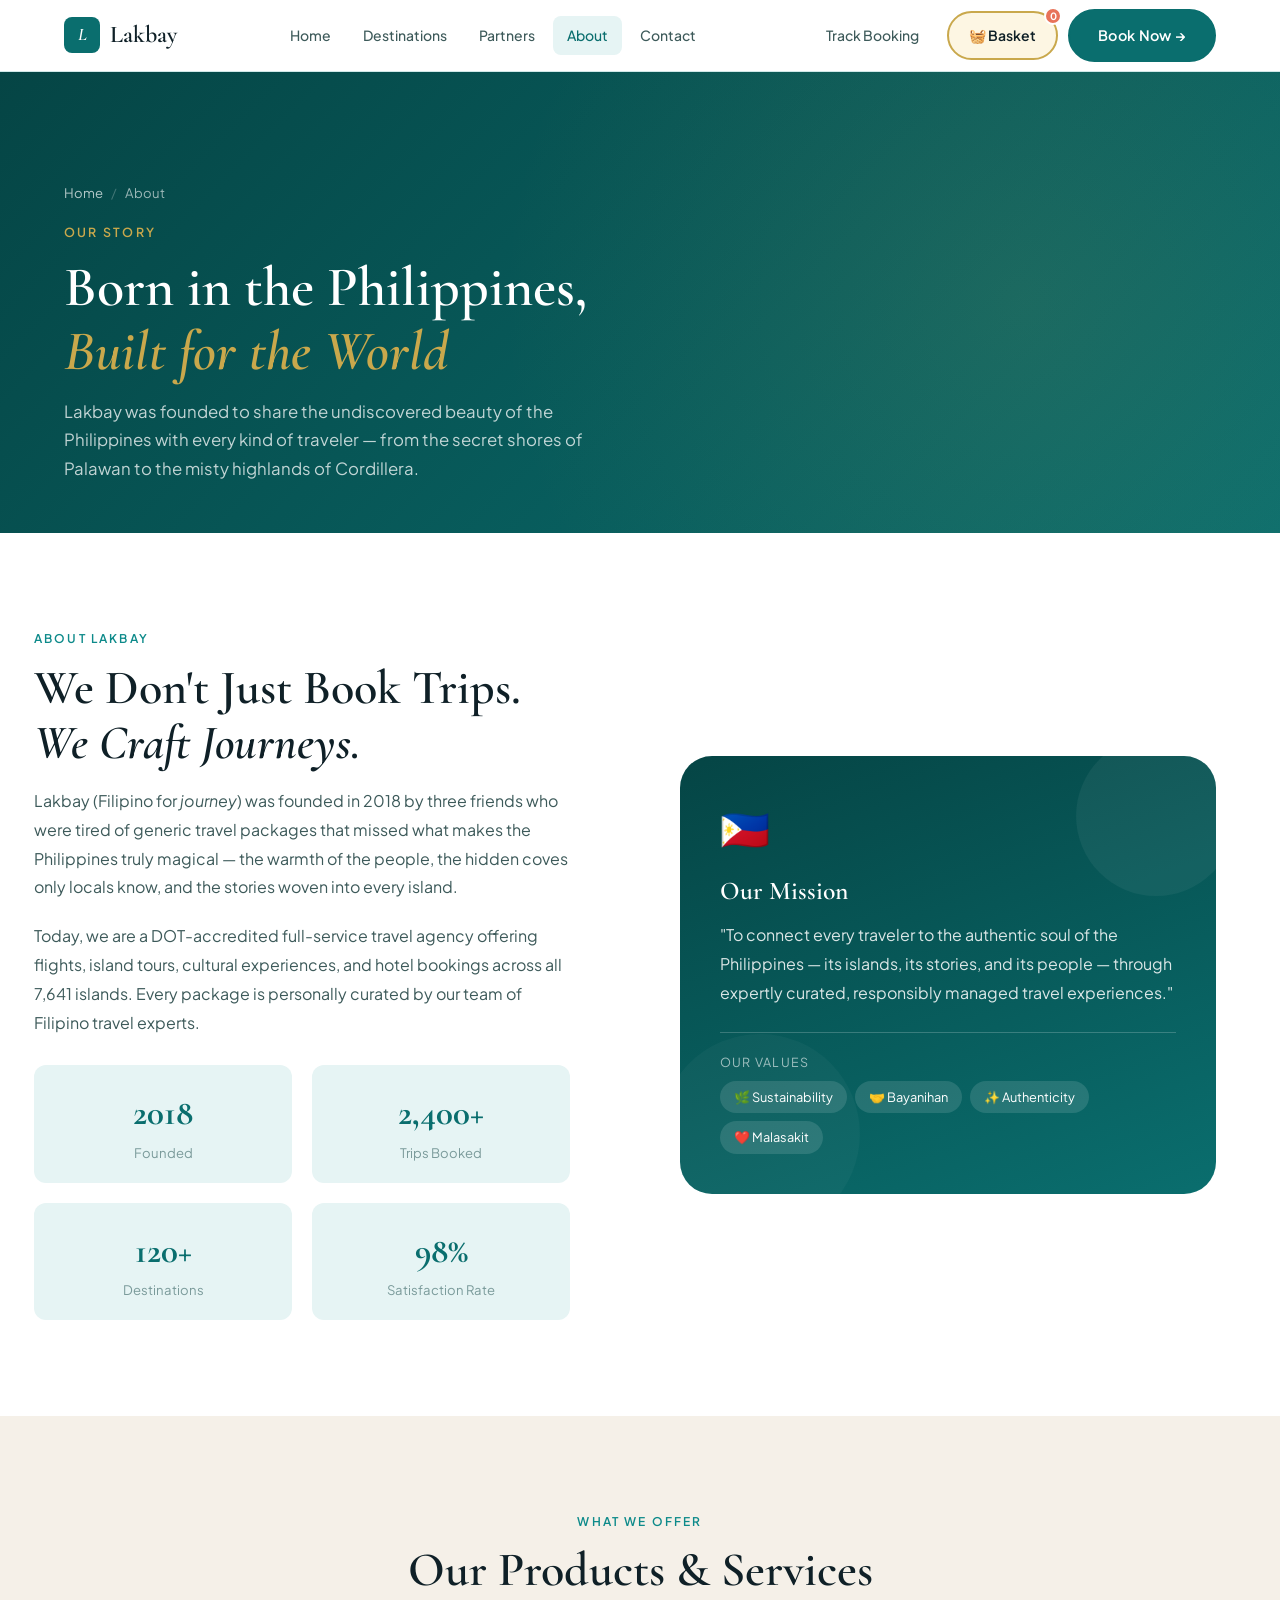
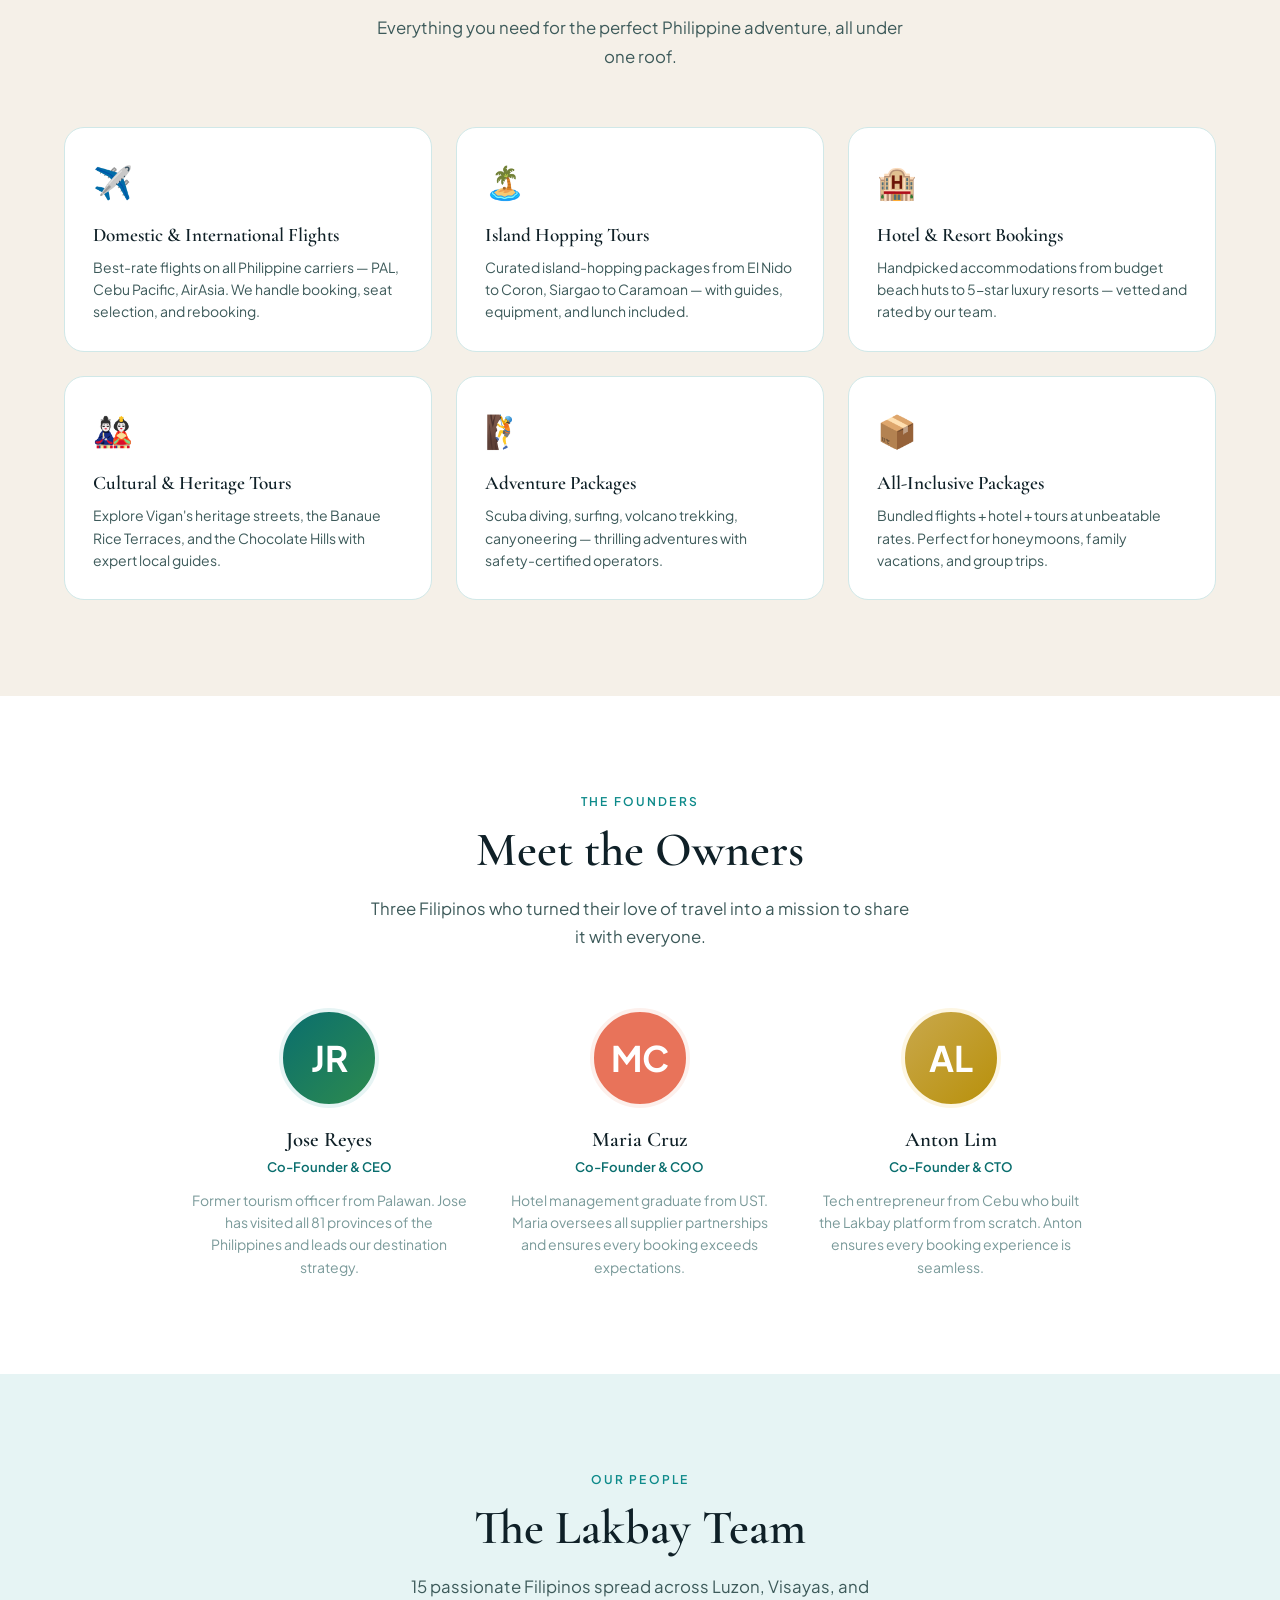
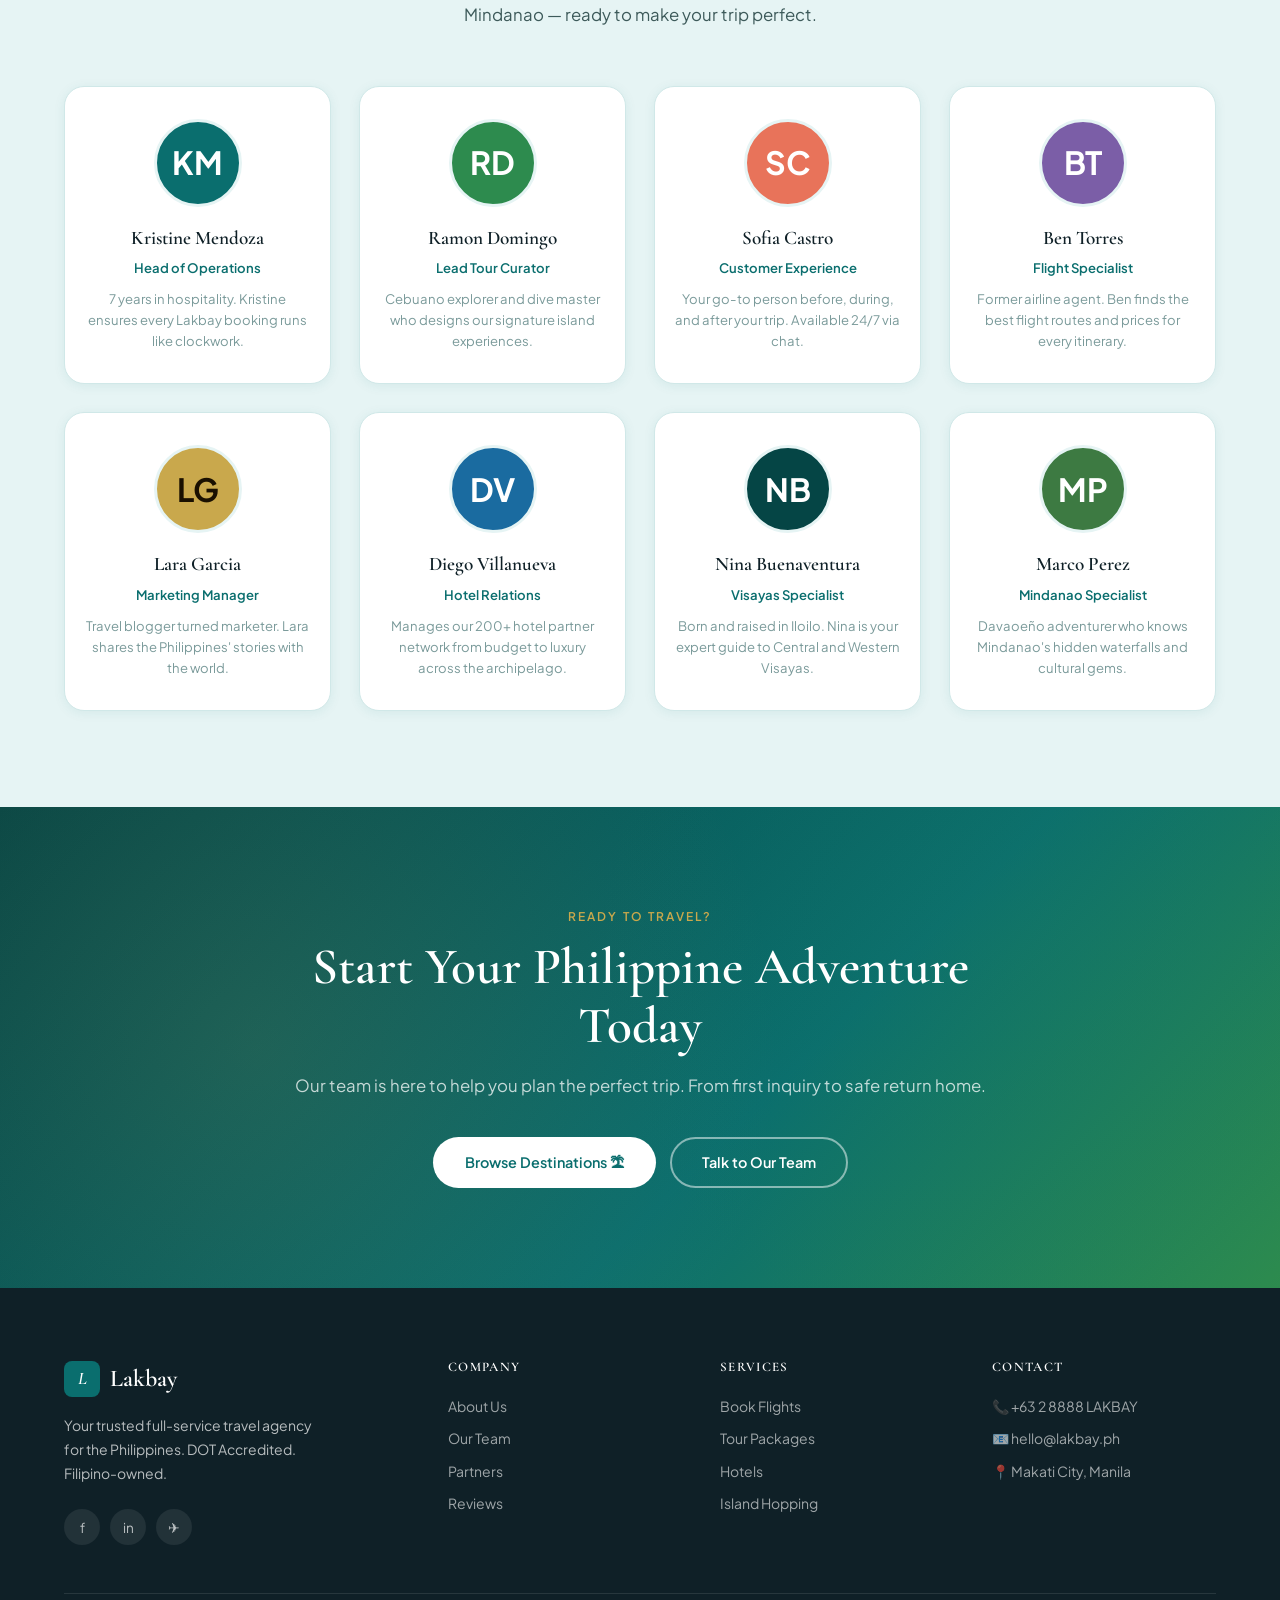
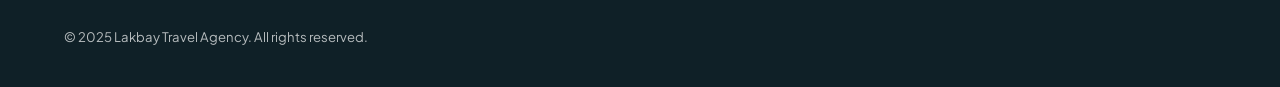
==== about.html @ 513257ff "Fix: move files to root" ====
<!DOCTYPE html>
<html lang="en">
<head>
  <meta charset="UTF-8" /><meta name="viewport" content="width=device-width, initial-scale=1.0" />
  <title>About Us — Lakbay</title>
  <link href="https://fonts.googleapis.com/css2?family=Cormorant+Garamond:ital,wght@0,400;0,600;1,400;1,600&family=Plus+Jakarta+Sans:wght@300;400;500;600&display=swap" rel="stylesheet" />
  <link href="https://unpkg.com/aos@2.3.1/dist/aos.css" rel="stylesheet" />
  <link rel="stylesheet" href="style.css" />
</head>
<body>
<nav class="nav" id="mainNav">
  <a href="index.html" class="nav-logo"><div class="logo-mark">L</div> Lakbay</a>
  <div class="nav-links">
    <a href="index.html" class="nav-link">Home</a>
    <a href="search.html" class="nav-link">Destinations</a>
    <a href="suppliers.html" class="nav-link">Partners</a>
    <a href="about.html" class="nav-link active">About</a>
    <a href="contact.html" class="nav-link">Contact</a>
  </div>
  <div class="nav-actions">
    <a href="tracker.html" class="btn-ghost">Track Booking</a>
    <a href="cart.html" class="cart-btn">🧺 Basket <span class="cart-count" id="cartCount">0</span></a>
    <a href="search.html" class="btn-primary">Book Now →</a>
  </div>
  <button class="nav-burger" onclick="toggleMenu()"><span></span><span></span><span></span></button>
</nav>
<div class="mobile-menu" id="mobileMenu">
  <a href="index.html" class="nav-link">Home</a>
  <a href="search.html" class="nav-link">Destinations</a>
  <a href="about.html" class="nav-link active">About</a>
  <a href="contact.html" class="nav-link">Contact</a>
</div>

<div class="page-wrap">
  <!-- HERO -->
  <div class="page-hero">
    <div class="page-hero-inner" data-aos="fade-up">
      <nav class="breadcrumb"><a href="index.html">Home</a><span class="breadcrumb-sep">/</span><span>About</span></nav>
      <span class="page-hero-label">Our Story</span>
      <h1>Born in the Philippines,<br/><em style="font-style:italic;color:var(--gold);">Built for the World</em></h1>
      <p>Lakbay was founded to share the undiscovered beauty of the Philippines with every kind of traveler — from the secret shores of Palawan to the misty highlands of Cordillera.</p>
    </div>
  </div>

  <!-- ABOUT COMPANY -->
  <section class="section" style="background:white;">
    <div class="section-inner">
      <div style="display:grid;grid-template-columns:1fr 1fr;gap:80px;align-items:center;">
        <div data-aos="fade-right">
          <span class="section-label">About Lakbay</span>
          <h2 class="section-title">We Don't Just Book Trips.<br/><em>We Craft Journeys.</em></h2>
          <p style="color:var(--text-mid);line-height:1.8;margin-bottom:20px;">Lakbay (Filipino for <em>journey</em>) was founded in 2018 by three friends who were tired of generic travel packages that missed what makes the Philippines truly magical — the warmth of the people, the hidden coves only locals know, and the stories woven into every island.</p>
          <p style="color:var(--text-mid);line-height:1.8;margin-bottom:28px;">Today, we are a DOT-accredited full-service travel agency offering flights, island tours, cultural experiences, and hotel bookings across all 7,641 islands. Every package is personally curated by our team of Filipino travel experts.</p>
          <div style="display:grid;grid-template-columns:1fr 1fr;gap:20px;">
            <div style="background:var(--ocean-pale);border-radius:var(--radius);padding:20px;text-align:center;">
              <div style="font-family:var(--font-display);font-size:2.2rem;font-weight:700;color:var(--ocean);">2018</div>
              <div style="font-size:0.82rem;color:var(--text-muted);">Founded</div>
            </div>
            <div style="background:var(--ocean-pale);border-radius:var(--radius);padding:20px;text-align:center;">
              <div style="font-family:var(--font-display);font-size:2.2rem;font-weight:700;color:var(--ocean);">2,400+</div>
              <div style="font-size:0.82rem;color:var(--text-muted);">Trips Booked</div>
            </div>
            <div style="background:var(--ocean-pale);border-radius:var(--radius);padding:20px;text-align:center;">
              <div style="font-family:var(--font-display);font-size:2.2rem;font-weight:700;color:var(--ocean);">120+</div>
              <div style="font-size:0.82rem;color:var(--text-muted);">Destinations</div>
            </div>
            <div style="background:var(--ocean-pale);border-radius:var(--radius);padding:20px;text-align:center;">
              <div style="font-family:var(--font-display);font-size:2.2rem;font-weight:700;color:var(--ocean);">98%</div>
              <div style="font-size:0.82rem;color:var(--text-muted);">Satisfaction Rate</div>
            </div>
          </div>
        </div>
        <div>
          <div style="background:linear-gradient(160deg,var(--ocean-deep),var(--ocean));border-radius:var(--radius-xl);padding:40px;color:white;position:relative;overflow:hidden;">
            <div style="position:absolute;top:-20px;right:-20px;width:160px;height:160px;background:rgba(255,255,255,0.05);border-radius:50%;"></div>
            <div style="position:absolute;bottom:-40px;left:-20px;width:200px;height:200px;background:rgba(255,255,255,0.03);border-radius:50%;"></div>
            <div style="position:relative;z-index:1;">
              <div style="font-size:2.5rem;margin-bottom:16px;">🇵🇭</div>
              <h3 style="font-family:var(--font-display);font-size:1.6rem;font-weight:600;margin-bottom:16px;">Our Mission</h3>
              <p style="opacity:0.85;line-height:1.8;margin-bottom:24px;">"To connect every traveler to the authentic soul of the Philippines — its islands, its stories, and its people — through expertly curated, responsibly managed travel experiences."</p>
              <div style="border-top:1px solid rgba(255,255,255,0.2);padding-top:20px;">
                <div style="font-size:0.78rem;opacity:0.6;text-transform:uppercase;letter-spacing:0.1em;margin-bottom:8px;">Our Values</div>
                <div style="display:flex;flex-wrap:wrap;gap:8px;">
                  <span style="background:rgba(255,255,255,0.12);padding:6px 14px;border-radius:50px;font-size:0.8rem;">🌿 Sustainability</span>
                  <span style="background:rgba(255,255,255,0.12);padding:6px 14px;border-radius:50px;font-size:0.8rem;">🤝 Bayanihan</span>
                  <span style="background:rgba(255,255,255,0.12);padding:6px 14px;border-radius:50px;font-size:0.8rem;">✨ Authenticity</span>
                  <span style="background:rgba(255,255,255,0.12);padding:6px 14px;border-radius:50px;font-size:0.8rem;">❤️ Malasakit</span>
                </div>
              </div>
            </div>
          </div>
        </div>
      </div>
    </div>
  </section>

  <!-- ABOUT PRODUCTS/SERVICES -->
  <section class="section" style="background:var(--sand);">
    <div class="section-inner">
      <div class="section-header center">
        <span class="section-label">What We Offer</span>
        <h2 class="section-title">Our Products & Services</h2>
        <p class="section-sub">Everything you need for the perfect Philippine adventure, all under one roof.</p>
      </div>
      <div style="display:grid;grid-template-columns:repeat(auto-fill,minmax(280px,1fr));gap:24px;">
        <div style="background:white;border-radius:var(--radius-lg);padding:28px;border:1px solid var(--border);">
          <div style="font-size:2rem;margin-bottom:16px;">✈️</div>
          <h3 style="font-family:var(--font-display);font-size:1.2rem;font-weight:600;margin-bottom:10px;">Domestic & International Flights</h3>
          <p style="font-size:0.875rem;color:var(--text-mid);line-height:1.6;">Best-rate flights on all Philippine carriers — PAL, Cebu Pacific, AirAsia. We handle booking, seat selection, and rebooking.</p>
        </div>
        <div style="background:white;border-radius:var(--radius-lg);padding:28px;border:1px solid var(--border);">
          <div style="font-size:2rem;margin-bottom:16px;">🏝️</div>
          <h3 style="font-family:var(--font-display);font-size:1.2rem;font-weight:600;margin-bottom:10px;">Island Hopping Tours</h3>
          <p style="font-size:0.875rem;color:var(--text-mid);line-height:1.6;">Curated island-hopping packages from El Nido to Coron, Siargao to Caramoan — with guides, equipment, and lunch included.</p>
        </div>
        <div style="background:white;border-radius:var(--radius-lg);padding:28px;border:1px solid var(--border);">
          <div style="font-size:2rem;margin-bottom:16px;">🏨</div>
          <h3 style="font-family:var(--font-display);font-size:1.2rem;font-weight:600;margin-bottom:10px;">Hotel & Resort Bookings</h3>
          <p style="font-size:0.875rem;color:var(--text-mid);line-height:1.6;">Handpicked accommodations from budget beach huts to 5-star luxury resorts — vetted and rated by our team.</p>
        </div>
        <div style="background:white;border-radius:var(--radius-lg);padding:28px;border:1px solid var(--border);">
          <div style="font-size:2rem;margin-bottom:16px;">🎎</div>
          <h3 style="font-family:var(--font-display);font-size:1.2rem;font-weight:600;margin-bottom:10px;">Cultural & Heritage Tours</h3>
          <p style="font-size:0.875rem;color:var(--text-mid);line-height:1.6;">Explore Vigan's heritage streets, the Banaue Rice Terraces, and the Chocolate Hills with expert local guides.</p>
        </div>
        <div style="background:white;border-radius:var(--radius-lg);padding:28px;border:1px solid var(--border);">
          <div style="font-size:2rem;margin-bottom:16px;">🧗</div>
          <h3 style="font-family:var(--font-display);font-size:1.2rem;font-weight:600;margin-bottom:10px;">Adventure Packages</h3>
          <p style="font-size:0.875rem;color:var(--text-mid);line-height:1.6;">Scuba diving, surfing, volcano trekking, canyoneering — thrilling adventures with safety-certified operators.</p>
        </div>
        <div style="background:white;border-radius:var(--radius-lg);padding:28px;border:1px solid var(--border);">
          <div style="font-size:2rem;margin-bottom:16px;">📦</div>
          <h3 style="font-family:var(--font-display);font-size:1.2rem;font-weight:600;margin-bottom:10px;">All-Inclusive Packages</h3>
          <p style="font-size:0.875rem;color:var(--text-mid);line-height:1.6;">Bundled flights + hotel + tours at unbeatable rates. Perfect for honeymoons, family vacations, and group trips.</p>
        </div>
      </div>
    </div>
  </section>

  <!-- OWNERS -->
  <section class="section" style="background:white;">
    <div class="section-inner">
      <div class="section-header center">
        <span class="section-label">The Founders</span>
        <h2 class="section-title">Meet the Owners</h2>
        <p class="section-sub">Three Filipinos who turned their love of travel into a mission to share it with everyone.</p>
      </div>
      <div style="display:grid;grid-template-columns:repeat(3,1fr);gap:32px;max-width:900px;margin:0 auto;">
        <div style="text-align:center;">
          <div style="width:100px;height:100px;border-radius:50%;background:linear-gradient(135deg,var(--ocean),var(--tropical));display:flex;align-items:center;justify-content:center;font-size:2.2rem;font-weight:700;color:white;margin:0 auto 20px;border:4px solid var(--ocean-pale);">JR</div>
          <h3 style="font-family:var(--font-display);font-size:1.3rem;font-weight:600;margin-bottom:4px;">Jose Reyes</h3>
          <div style="font-size:0.82rem;color:var(--ocean);font-weight:600;margin-bottom:12px;">Co-Founder & CEO</div>
          <p style="font-size:0.875rem;color:var(--text-muted);line-height:1.6;">Former tourism officer from Palawan. Jose has visited all 81 provinces of the Philippines and leads our destination strategy.</p>
        </div>
        <div style="text-align:center;">
          <div style="width:100px;height:100px;border-radius:50%;background:linear-gradient(135deg,var(--coral),#e8735a);display:flex;align-items:center;justify-content:center;font-size:2.2rem;font-weight:700;color:white;margin:0 auto 20px;border:4px solid var(--coral-light);">MC</div>
          <h3 style="font-family:var(--font-display);font-size:1.3rem;font-weight:600;margin-bottom:4px;">Maria Cruz</h3>
          <div style="font-size:0.82rem;color:var(--ocean);font-weight:600;margin-bottom:12px;">Co-Founder & COO</div>
          <p style="font-size:0.875rem;color:var(--text-muted);line-height:1.6;">Hotel management graduate from UST. Maria oversees all supplier partnerships and ensures every booking exceeds expectations.</p>
        </div>
        <div style="text-align:center;">
          <div style="width:100px;height:100px;border-radius:50%;background:linear-gradient(135deg,var(--gold),#b8900a);display:flex;align-items:center;justify-content:center;font-size:2.2rem;font-weight:700;color:white;margin:0 auto 20px;border:4px solid var(--gold-light);">AL</div>
          <h3 style="font-family:var(--font-display);font-size:1.3rem;font-weight:600;margin-bottom:4px;">Anton Lim</h3>
          <div style="font-size:0.82rem;color:var(--ocean);font-weight:600;margin-bottom:12px;">Co-Founder & CTO</div>
          <p style="font-size:0.875rem;color:var(--text-muted);line-height:1.6;">Tech entrepreneur from Cebu who built the Lakbay platform from scratch. Anton ensures every booking experience is seamless.</p>
        </div>
      </div>
    </div>
  </section>

  <!-- TEAM -->
  <section class="section" id="team" style="background:var(--ocean-pale);">
    <div class="section-inner">
      <div class="section-header center">
        <span class="section-label">Our People</span>
        <h2 class="section-title">The Lakbay Team</h2>
        <p class="section-sub">15 passionate Filipinos spread across Luzon, Visayas, and Mindanao — ready to make your trip perfect.</p>
      </div>
      <div class="team-grid">
        <div class="team-card">
          <div class="team-avatar" style="background:var(--ocean);">KM</div>
          <div class="team-name">Kristine Mendoza</div>
          <div class="team-role">Head of Operations</div>
          <div class="team-bio">7 years in hospitality. Kristine ensures every Lakbay booking runs like clockwork.</div>
        </div>
        <div class="team-card">
          <div class="team-avatar" style="background:var(--tropical);">RD</div>
          <div class="team-name">Ramon Domingo</div>
          <div class="team-role">Lead Tour Curator</div>
          <div class="team-bio">Cebuano explorer and dive master who designs our signature island experiences.</div>
        </div>
        <div class="team-card">
          <div class="team-avatar" style="background:var(--coral);">SC</div>
          <div class="team-name">Sofia Castro</div>
          <div class="team-role">Customer Experience</div>
          <div class="team-bio">Your go-to person before, during, and after your trip. Available 24/7 via chat.</div>
        </div>
        <div class="team-card">
          <div class="team-avatar" style="background:#7b5ea7;">BT</div>
          <div class="team-name">Ben Torres</div>
          <div class="team-role">Flight Specialist</div>
          <div class="team-bio">Former airline agent. Ben finds the best flight routes and prices for every itinerary.</div>
        </div>
        <div class="team-card">
          <div class="team-avatar" style="background:var(--gold);color:#1a1000;">LG</div>
          <div class="team-name">Lara Garcia</div>
          <div class="team-role">Marketing Manager</div>
          <div class="team-bio">Travel blogger turned marketer. Lara shares the Philippines' stories with the world.</div>
        </div>
        <div class="team-card">
          <div class="team-avatar" style="background:#1a6ba0;">DV</div>
          <div class="team-name">Diego Villanueva</div>
          <div class="team-role">Hotel Relations</div>
          <div class="team-bio">Manages our 200+ hotel partner network from budget to luxury across the archipelago.</div>
        </div>
        <div class="team-card">
          <div class="team-avatar" style="background:var(--ocean-deep);">NB</div>
          <div class="team-name">Nina Buenaventura</div>
          <div class="team-role">Visayas Specialist</div>
          <div class="team-bio">Born and raised in Iloilo. Nina is your expert guide to Central and Western Visayas.</div>
        </div>
        <div class="team-card">
          <div class="team-avatar" style="background:#3d7a42;">MP</div>
          <div class="team-name">Marco Perez</div>
          <div class="team-role">Mindanao Specialist</div>
          <div class="team-bio">Davaoeño adventurer who knows Mindanao's hidden waterfalls and cultural gems.</div>
        </div>
      </div>
    </div>
  </section>

  <!-- CTA -->
  <section class="cta-section">
    <div class="cta-inner">
      <span class="section-label" style="color:var(--gold);display:block;text-align:center;">Ready to Travel?</span>
      <h2>Start Your Philippine Adventure Today</h2>
      <p>Our team is here to help you plan the perfect trip. From first inquiry to safe return home.</p>
      <div class="cta-btns">
        <a href="search.html" class="btn-white">Browse Destinations 🏝</a>
        <a href="contact.html" class="btn-woutline">Talk to Our Team</a>
      </div>
    </div>
  </section>
</div>

<footer class="footer">
  <div class="footer-grid">
    <div class="footer-brand"><div class="footer-logo"><div class="logo-mark">L</div> Lakbay</div><div class="footer-tagline">Your trusted full-service travel agency for the Philippines. DOT Accredited. Filipino-owned.</div><div class="footer-socials"><a href="#" class="social-btn">f</a><a href="#" class="social-btn">in</a><a href="#" class="social-btn">✈</a></div></div>
    <div class="footer-col"><h4>Company</h4><div class="footer-links"><a href="about.html" class="footer-link">About Us</a><a href="about.html#team" class="footer-link">Our Team</a><a href="suppliers.html" class="footer-link">Partners</a><a href="reviews.html" class="footer-link">Reviews</a></div></div>
    <div class="footer-col"><h4>Services</h4><div class="footer-links"><a href="search.html" class="footer-link">Book Flights</a><a href="search.html" class="footer-link">Tour Packages</a><a href="search.html" class="footer-link">Hotels</a><a href="search.html" class="footer-link">Island Hopping</a></div></div>
    <div class="footer-col"><h4>Contact</h4><div class="footer-links"><div class="footer-link">📞 +63 2 8888 LAKBAY</div><div class="footer-link">📧 hello@lakbay.ph</div><div class="footer-link">📍 Makati City, Manila</div></div></div>
  </div>
  <div class="footer-bottom"><span>© 2025 Lakbay Travel Agency. All rights reserved.</span></div>
</footer>

<script>
function updateCartCount() { const c=JSON.parse(localStorage.getItem('lakbayCart')||'[]'); document.getElementById('cartCount').textContent=c.length; }
function toggleMenu() { document.getElementById('mobileMenu').classList.toggle('open'); }
window.addEventListener('scroll', () => document.getElementById('mainNav').classList.toggle('scrolled', window.scrollY > 40));
updateCartCount();
</script>

<!-- AOS Animation Library -->
<script src="https://unpkg.com/aos@2.3.1/dist/aos.js"></script>
<script>
// Initialize AOS animations
AOS.init({
  duration: 800,
  easing: 'ease-out-cubic',
  once: true,
  offset: 100,
  delay: 0
});
</script>
</body>
</html>
---- style.css ----
/* ===== LAKBAY TRAVEL — GLOBAL STYLES ===== */

@import url('https://fonts.googleapis.com/css2?family=Cormorant+Garamond:ital,wght@0,400;0,600;1,400;1,600&family=Plus+Jakarta+Sans:wght@300;400;500;600&display=swap');

:root {
  --ocean: #0a6e6e;
  --ocean-light: #0d8a8a;
  --ocean-pale: #e6f4f4;
  --ocean-deep: #054545;
  --tropical: #2d8b4e;
  --tropical-light: #e8f5ec;
  --sand: #f5f0e8;
  --sand-dark: #e8dfc8;
  --coral: #e8735a;
  --coral-light: #fdf0ec;
  --gold: #c9a84c;
  --gold-light: #fdf6e3;
  --text-dark: #0f2027;
  --text-mid: #3d5a5a;
  --text-muted: #7a9a9a;
  --white: #ffffff;
  --off-white: #fafcfc;
  --border: #d0e8e8;
  --shadow-sm: 0 2px 12px rgba(10,110,110,0.08);
  --shadow-md: 0 8px 32px rgba(10,110,110,0.12);
  --shadow-lg: 0 20px 60px rgba(10,110,110,0.16);
  --radius: 12px;
  --radius-lg: 20px;
  --radius-xl: 32px;
  --font-display: 'Cormorant Garamond', Georgia, serif;
  --font-body: 'Plus Jakarta Sans', sans-serif;
  --nav-h: 72px;
}

*, *::before, *::after { box-sizing: border-box; margin: 0; padding: 0; }

html { scroll-behavior: smooth; font-size: 16px; }

body {
  font-family: var(--font-body);
  color: var(--text-dark);
  background: var(--off-white);
  line-height: 1.6;
  overflow-x: hidden;
}

a { text-decoration: none; color: inherit; }
img { max-width: 100%; display: block; }
ul { list-style: none; }
button { cursor: pointer; font-family: var(--font-body); border: none; background: none; }
input, select, textarea { font-family: var(--font-body); }

/* ===== SCROLLBAR ===== */
::-webkit-scrollbar { width: 6px; }
::-webkit-scrollbar-track { background: var(--sand); }
::-webkit-scrollbar-thumb { background: var(--ocean); border-radius: 3px; }

/* ===== TYPOGRAPHY ===== */
h1, h2, h3, h4, h5 { font-family: var(--font-display); line-height: 1.15; }

.section-label {
  font-size: 12px;
  font-weight: 600;
  letter-spacing: 0.18em;
  text-transform: uppercase;
  color: var(--ocean-light);
  margin-bottom: 12px;
  display: block;
}

.section-title {
  font-family: var(--font-display);
  font-size: clamp(2rem, 4vw, 3rem);
  font-weight: 600;
  color: var(--text-dark);
  line-height: 1.15;
  margin-bottom: 16px;
}

.section-sub {
  font-size: 1.05rem;
  color: var(--text-mid);
  max-width: 540px;
  line-height: 1.7;
}

/* ===== BUTTONS ===== */
.btn-primary {
  display: inline-flex; align-items: center; gap: 8px;
  background: var(--ocean);
  color: var(--white);
  padding: 13px 28px;
  border-radius: 50px;
  font-size: 0.9rem;
  font-weight: 600;
  letter-spacing: 0.02em;
  transition: all 0.25s ease;
  border: 2px solid var(--ocean);
  white-space: nowrap;
}
.btn-primary:hover {
  background: var(--ocean-deep);
  border-color: var(--ocean-deep);
  transform: translateY(-1px);
  box-shadow: 0 6px 20px rgba(10,110,110,0.28);
}

.btn-outline {
  display: inline-flex; align-items: center; gap: 8px;
  background: transparent;
  color: var(--ocean);
  padding: 11px 26px;
  border-radius: 50px;
  font-size: 0.9rem;
  font-weight: 600;
  border: 2px solid var(--ocean);
  transition: all 0.25s ease;
  white-space: nowrap;
}
.btn-outline:hover {
  background: var(--ocean);
  color: var(--white);
  transform: translateY(-1px);
}

.btn-ghost {
  display: inline-flex; align-items: center; gap: 6px;
  background: transparent;
  color: var(--text-mid);
  padding: 10px 18px;
  border-radius: 8px;
  font-size: 0.875rem;
  font-weight: 500;
  transition: all 0.2s;
}
.btn-ghost:hover { background: var(--ocean-pale); color: var(--ocean); }

.btn-coral {
  display: inline-flex; align-items: center; gap: 8px;
  background: var(--coral);
  color: var(--white);
  padding: 13px 28px;
  border-radius: 50px;
  font-size: 0.9rem;
  font-weight: 600;
  border: 2px solid var(--coral);
  transition: all 0.25s ease;
}
.btn-coral:hover { background: #c9583e; border-color: #c9583e; transform: translateY(-1px); }

/* ===== NAV ===== */
.nav {
  position: fixed; top: 0; left: 0; right: 0; z-index: 100;
  height: var(--nav-h);
  display: flex; align-items: center; justify-content: space-between;
  padding: 0 5%;
  background: rgba(255,255,255,0.92);
  backdrop-filter: blur(16px);
  -webkit-backdrop-filter: blur(16px);
  border-bottom: 1px solid var(--border);
  transition: box-shadow 0.3s;
}
.nav.scrolled { box-shadow: var(--shadow-md); }

.nav-logo {
  display: flex; align-items: center; gap: 10px;
  font-family: var(--font-display);
  font-size: 1.5rem;
  font-weight: 600;
  color: var(--text-dark);
}
.logo-mark {
  width: 36px; height: 36px;
  background: var(--ocean);
  color: white;
  border-radius: 8px;
  display: flex; align-items: center; justify-content: center;
  font-size: 1.1rem;
  font-style: italic;
}

.nav-links {
  display: flex; align-items: center; gap: 4px;
}
.nav-link {
  padding: 8px 14px;
  border-radius: 8px;
  font-size: 0.875rem;
  font-weight: 500;
  color: var(--text-mid);
  transition: all 0.2s;
  position: relative;
}
.nav-link:hover, .nav-link.active { color: var(--ocean); background: var(--ocean-pale); }

.nav-actions { display: flex; align-items: center; gap: 10px; }

/* Cart badge */
.cart-btn {
  position: relative;
  display: flex; align-items: center; gap: 6px;
  padding: 11px 20px;
  background: var(--gold-light);
  border: 2px solid var(--gold);
  color: var(--text-dark);
  border-radius: 50px;
  font-size: 0.875rem;
  font-weight: 600;
  transition: all 0.2s;
}
.cart-btn:hover { background: var(--gold); color: white; }
.cart-count {
  position: absolute; top: -6px; right: -6px;
  background: var(--coral);
  color: white;
  font-size: 10px; font-weight: 700;
  width: 18px; height: 18px;
  border-radius: 50%;
  display: flex; align-items: center; justify-content: center;
  border: 2px solid white;
}

.nav-burger {
  display: none; flex-direction: column; gap: 5px;
  width: 36px; height: 36px;
  align-items: center; justify-content: center;
  border-radius: 8px;
  transition: background 0.2s;
}
.nav-burger:hover { background: var(--ocean-pale); }
.nav-burger span { display: block; width: 20px; height: 2px; background: var(--text-dark); border-radius: 2px; transition: all 0.3s; }

.mobile-menu {
  display: none;
  position: fixed; top: var(--nav-h); left: 0; right: 0; z-index: 99;
  background: white;
  border-bottom: 1px solid var(--border);
  padding: 16px 5%;
  flex-direction: column; gap: 8px;
  box-shadow: var(--shadow-md);
}
.mobile-menu.open { display: flex; }

/* ===== HERO ===== */
.hero {
  min-height: 100vh;
  padding-top: var(--nav-h);
  position: relative;
  display: flex; align-items: center;
  overflow: hidden;
}

.hero-bg {
  position: absolute; inset: 0;
  background: linear-gradient(135deg, #0a2a2a 0%, #0a6e6e 50%, #054545 100%);
}

.hero-waves {
  position: absolute; bottom: 0; left: 0; right: 0;
  height: 120px;
  background: var(--off-white);
  clip-path: ellipse(55% 100% at 50% 100%);
}

.hero-pattern {
  position: absolute; inset: 0;
  background-image:
    radial-gradient(circle at 20% 50%, rgba(45,139,78,0.15) 0%, transparent 50%),
    radial-gradient(circle at 80% 20%, rgba(201,168,76,0.1) 0%, transparent 40%);
}

.hero-content {
  position: relative; z-index: 2;
  padding: 80px 5% 160px;
  max-width: 1300px; margin: 0 auto;
  width: 100%;
  display: grid; grid-template-columns: 1fr 1fr; gap: 80px; align-items: center;
}

.hero-left {}

.hero-badge {
  display: inline-flex; align-items: center; gap: 8px;
  background: rgba(255,255,255,0.12);
  border: 1px solid rgba(255,255,255,0.25);
  color: rgba(255,255,255,0.9);
  padding: 6px 16px;
  border-radius: 50px;
  font-size: 0.8rem;
  font-weight: 500;
  letter-spacing: 0.05em;
  margin-bottom: 24px;
  backdrop-filter: blur(8px);
}
.hero-badge::before {
  content: '';
  width: 6px; height: 6px;
  background: var(--gold);
  border-radius: 50%;
  animation: pulse 2s infinite;
}
@keyframes pulse { 0%,100%{opacity:1;transform:scale(1)} 50%{opacity:0.5;transform:scale(1.3)} }

.hero-title {
  font-size: clamp(3rem, 6vw, 5rem);
  font-weight: 600;
  color: white;
  line-height: 1.08;
  margin-bottom: 24px;
}
.hero-title em { font-style: italic; color: var(--gold); }

.hero-sub {
  font-size: 1.05rem;
  color: rgba(255,255,255,0.75);
  margin-bottom: 40px;
  line-height: 1.7;
  max-width: 480px;
}

.hero-actions { display: flex; gap: 14px; flex-wrap: wrap; }

.hero-stats {
  display: flex; gap: 32px; margin-top: 56px;
}
.hero-stat {}
.hero-stat-num {
  font-family: var(--font-display);
  font-size: 2rem;
  font-weight: 600;
  color: white;
  line-height: 1;
}
.hero-stat-label {
  font-size: 0.8rem;
  color: rgba(255,255,255,0.6);
  margin-top: 4px;
}

/* Hero search card */
.hero-search-card {
  background: white;
  border-radius: var(--radius-xl);
  padding: 24px;
  box-shadow: var(--shadow-lg);
  margin-top: -40px;
}
.hero-search-card h3 {
  font-family: var(--font-display);
  font-size: 1.5rem;
  font-weight: 600;
  margin-bottom: 24px;
  color: var(--text-dark);
}

.search-tabs {
  display: flex; gap: 4px;
  background: var(--ocean-pale);
  border-radius: 10px;
  padding: 4px;
  margin-bottom: 24px;
}
.search-tab {
  flex: 1;
  padding: 8px 12px;
  border-radius: 8px;
  font-size: 0.82rem;
  font-weight: 500;
  color: var(--text-mid);
  text-align: center;
  cursor: pointer;
  transition: all 0.2s;
}
.search-tab.active {
  background: white;
  color: var(--ocean);
  box-shadow: var(--shadow-sm);
}
.search-tab:hover:not(.active) { color: var(--ocean); }

.search-form {}
.form-group { margin-bottom: 16px; }
.form-label {
  display: block;
  font-size: 0.75rem;
  font-weight: 600;
  letter-spacing: 0.08em;
  text-transform: uppercase;
  color: var(--text-muted);
  margin-bottom: 6px;
}
.form-input, .form-select {
  width: 100%;
  padding: 12px 16px;
  border: 1.5px solid var(--border);
  border-radius: var(--radius);
  font-size: 0.9rem;
  color: var(--text-dark);
  background: var(--off-white);
  transition: border-color 0.2s, box-shadow 0.2s;
  appearance: none;
}
.form-input:focus, .form-select:focus {
  outline: none;
  border-color: var(--ocean);
  box-shadow: 0 0 0 3px rgba(10,110,110,0.12);
  background: white;
}
.form-row { display: grid; grid-template-columns: 1fr 1fr; gap: 12px; }

/* ===== PAGE WRAPPER ===== */
.page-wrap { padding-top: var(--nav-h); }

/* ===== SECTION ===== */
.section { padding: 96px 5%; }
.section-inner { max-width: 1300px; margin: 0 auto; }

.section-header { margin-bottom: 56px; }
.section-header.center { text-align: center; }
.section-header.center .section-sub { margin: 0 auto; }

/* ===== DESTINATION CARDS ===== */
.dest-grid {
  display: grid;
  grid-template-columns: repeat(auto-fill, minmax(300px, 1fr));
  gap: 24px;
}

.dest-card {
  background: white;
  border-radius: var(--radius-lg);
  overflow: hidden;
  box-shadow: var(--shadow-sm);
  transition: all 0.3s ease;
  border: 1px solid var(--border);
}
.dest-card:hover {
  transform: translateY(-6px);
  box-shadow: var(--shadow-lg);
}

.dest-img {
  height: 200px;
  position: relative;
  overflow: hidden;
}
.dest-img-bg {
  width: 100%; height: 100%;
  transition: transform 0.4s ease;
}
.dest-card:hover .dest-img-bg { transform: scale(1.06); }

.dest-tag {
  position: absolute; top: 14px; left: 14px;
  background: white;
  color: var(--ocean);
  font-size: 0.75rem;
  font-weight: 600;
  padding: 4px 12px;
  border-radius: 50px;
  letter-spacing: 0.04em;
}
.dest-badge {
  position: absolute; top: 14px; right: 14px;
  background: var(--coral);
  color: white;
  font-size: 0.75rem;
  font-weight: 600;
  padding: 4px 12px;
  border-radius: 50px;
}

.dest-body { padding: 20px; }
.dest-name {
  font-family: var(--font-display);
  font-size: 1.3rem;
  font-weight: 600;
  margin-bottom: 6px;
}
.dest-loc {
  font-size: 0.82rem;
  color: var(--text-muted);
  display: flex; align-items: center; gap: 4px;
  margin-bottom: 12px;
}
.dest-desc { font-size: 0.875rem; color: var(--text-mid); line-height: 1.6; margin-bottom: 16px; }

.dest-footer {
  display: flex; align-items: center; justify-content: space-between;
  padding-top: 14px;
  border-top: 1px solid var(--border);
}
.dest-price {}
.dest-price-num {
  font-family: var(--font-display);
  font-size: 1.4rem;
  font-weight: 600;
  color: var(--ocean);
}
.dest-price-label { font-size: 0.75rem; color: var(--text-muted); }

.dest-rating { display: flex; align-items: center; gap: 4px; font-size: 0.82rem; color: var(--text-mid); }
.stars { color: var(--gold); }

/* ===== CATEGORY PILLS ===== */
.cat-pills {
  display: flex; gap: 10px; flex-wrap: wrap; margin-bottom: 40px;
}
.cat-pill {
  display: flex; align-items: center; gap: 8px;
  padding: 10px 20px;
  border-radius: 50px;
  font-size: 0.85rem;
  font-weight: 500;
  border: 1.5px solid var(--border);
  color: var(--text-mid);
  background: white;
  cursor: pointer;
  transition: all 0.2s;
}
.cat-pill:hover, .cat-pill.active {
  background: var(--ocean);
  color: white;
  border-color: var(--ocean);
}
.cat-pill .cat-icon { font-size: 1rem; }

/* ===== FEATURES ===== */
.features-grid {
  display: grid; grid-template-columns: repeat(3, 1fr); gap: 32px;
}
.feat-card {
  padding: 32px;
  border-radius: var(--radius-lg);
  background: white;
  border: 1px solid var(--border);
  transition: all 0.3s;
}
.feat-card:hover { transform: translateY(-4px); box-shadow: var(--shadow-md); }
.feat-icon {
  width: 52px; height: 52px;
  border-radius: 12px;
  background: var(--ocean-pale);
  display: flex; align-items: center; justify-content: center;
  font-size: 1.4rem;
  margin-bottom: 20px;
}
.feat-title {
  font-family: var(--font-display);
  font-size: 1.2rem;
  font-weight: 600;
  margin-bottom: 10px;
}
.feat-desc { font-size: 0.875rem; color: var(--text-mid); line-height: 1.6; }

/* ===== BOOKING CART ===== */
.cart-panel {
  background: white;
  border-radius: var(--radius-xl);
  box-shadow: var(--shadow-lg);
  overflow: hidden;
}
.cart-header {
  background: var(--ocean);
  color: white;
  padding: 24px 28px;
  display: flex; align-items: center; justify-content: space-between;
}
.cart-header h3 { font-family: var(--font-display); font-size: 1.4rem; font-weight: 600; }
.cart-body { padding: 24px 28px; }

.cart-item {
  display: flex; gap: 16px; align-items: flex-start;
  padding: 18px 0;
  border-bottom: 1px solid var(--border);
}
.cart-item:last-child { border-bottom: none; }
.cart-item-img {
  width: 64px; height: 64px;
  border-radius: var(--radius);
  overflow: hidden; flex-shrink: 0;
}
.cart-item-info { flex: 1; }
.cart-item-name { font-weight: 600; font-size: 0.95rem; margin-bottom: 4px; }
.cart-item-meta { font-size: 0.8rem; color: var(--text-muted); }
.cart-item-price { font-family: var(--font-display); font-size: 1.2rem; font-weight: 600; color: var(--ocean); }
.cart-remove {
  width: 28px; height: 28px;
  border-radius: 50%;
  background: var(--coral-light);
  color: var(--coral);
  display: flex; align-items: center; justify-content: center;
  font-size: 1rem; cursor: pointer;
  transition: all 0.2s; flex-shrink: 0;
}
.cart-remove:hover { background: var(--coral); color: white; }

.cart-total {
  padding: 20px 0 0;
  border-top: 2px solid var(--border);
  display: flex; justify-content: space-between; align-items: center;
}
.cart-total-label { font-weight: 600; font-size: 1rem; }
.cart-total-num {
  font-family: var(--font-display);
  font-size: 1.8rem;
  font-weight: 600;
  color: var(--ocean);
}

/* ===== BOOKING TRACKER ===== */
.tracker-card {
  background: white;
  border-radius: var(--radius-xl);
  padding: 40px;
  box-shadow: var(--shadow-md);
  border: 1px solid var(--border);
}

.progress-track {
  display: flex; align-items: center; gap: 0; margin: 40px 0;
  position: relative;
}
.progress-step {
  flex: 1; display: flex; flex-direction: column; align-items: center; gap: 10px;
  position: relative;
}
.progress-step::before {
  content: '';
  position: absolute; top: 18px; left: 50%; right: -50%;
  height: 3px;
  background: var(--border);
  z-index: 0;
}
.progress-step:last-child::before { display: none; }
.progress-step.done::before { background: var(--ocean); }
.progress-step.active::before { background: linear-gradient(to right, var(--ocean) 50%, var(--border) 50%); }

.step-dot {
  width: 36px; height: 36px;
  border-radius: 50%;
  border: 3px solid var(--border);
  background: white;
  display: flex; align-items: center; justify-content: center;
  font-size: 0.8rem; font-weight: 600;
  color: var(--text-muted);
  position: relative; z-index: 1;
  transition: all 0.3s;
}
.progress-step.done .step-dot {
  background: var(--ocean); border-color: var(--ocean); color: white;
}
.progress-step.active .step-dot {
  background: white; border-color: var(--ocean); color: var(--ocean);
  box-shadow: 0 0 0 4px rgba(10,110,110,0.15);
  animation: stepPulse 2s infinite;
}
@keyframes stepPulse { 0%,100%{box-shadow:0 0 0 4px rgba(10,110,110,0.15)} 50%{box-shadow:0 0 0 8px rgba(10,110,110,0.06)} }

.step-label { font-size: 0.78rem; font-weight: 500; color: var(--text-muted); text-align: center; }
.progress-step.done .step-label, .progress-step.active .step-label { color: var(--ocean); font-weight: 600; }

/* ===== REVIEWS ===== */
.reviews-grid {
  display: grid; grid-template-columns: repeat(auto-fill, minmax(320px, 1fr)); gap: 24px;
}
.review-card {
  background: white;
  border-radius: var(--radius-lg);
  padding: 28px;
  border: 1px solid var(--border);
  box-shadow: var(--shadow-sm);
  transition: all 0.3s;
}
.review-card:hover { transform: translateY(-4px); box-shadow: var(--shadow-md); }
.review-header { display: flex; align-items: center; gap: 14px; margin-bottom: 16px; }
.reviewer-avatar {
  width: 48px; height: 48px;
  border-radius: 50%;
  display: flex; align-items: center; justify-content: center;
  font-size: 1.1rem; font-weight: 600;
  color: white;
  flex-shrink: 0;
}
.reviewer-name { font-weight: 600; font-size: 0.95rem; margin-bottom: 2px; }
.reviewer-loc { font-size: 0.78rem; color: var(--text-muted); }
.review-stars { margin-bottom: 12px; font-size: 0.9rem; color: var(--gold); letter-spacing: 2px; }
.review-text { font-size: 0.875rem; color: var(--text-mid); line-height: 1.7; font-style: italic; }
.review-trip { font-size: 0.78rem; color: var(--ocean); font-weight: 500; margin-top: 14px; }

/* ===== TEAM ===== */
.team-grid {
  display: grid; grid-template-columns: repeat(auto-fill, minmax(220px, 1fr)); gap: 28px;
}
.team-card {
  text-align: center;
  background: white;
  border-radius: var(--radius-lg);
  padding: 32px 20px;
  border: 1px solid var(--border);
  box-shadow: var(--shadow-sm);
  transition: all 0.3s;
}
.team-card:hover { transform: translateY(-6px); box-shadow: var(--shadow-md); }
.team-avatar {
  width: 88px; height: 88px;
  border-radius: 50%;
  margin: 0 auto 16px;
  display: flex; align-items: center; justify-content: center;
  font-size: 2rem; font-weight: 700;
  color: white;
  border: 3px solid var(--ocean-pale);
}
.team-name { font-family: var(--font-display); font-size: 1.2rem; font-weight: 600; margin-bottom: 4px; }
.team-role { font-size: 0.82rem; color: var(--ocean); font-weight: 600; margin-bottom: 10px; }
.team-bio { font-size: 0.82rem; color: var(--text-muted); line-height: 1.6; }
.team-links { display: flex; justify-content: center; gap: 10px; margin-top: 14px; }
.team-link {
  width: 32px; height: 32px;
  border-radius: 50%;
  background: var(--ocean-pale);
  display: flex; align-items: center; justify-content: center;
  font-size: 0.8rem; color: var(--ocean);
  transition: all 0.2s;
}
.team-link:hover { background: var(--ocean); color: white; }

/* ===== SUPPLIERS ===== */
.suppliers-grid {
  display: grid; grid-template-columns: repeat(auto-fill, minmax(260px, 1fr)); gap: 20px;
}
.supplier-card {
  background: white;
  border-radius: var(--radius-lg);
  padding: 24px;
  border: 1px solid var(--border);
  display: flex; gap: 16px; align-items: flex-start;
  transition: all 0.3s;
}
.supplier-card:hover { box-shadow: var(--shadow-md); transform: translateY(-2px); }
.supplier-logo {
  width: 52px; height: 52px;
  border-radius: var(--radius);
  display: flex; align-items: center; justify-content: center;
  font-size: 1.4rem;
  flex-shrink: 0;
}
.supplier-info {}
.supplier-name { font-weight: 600; font-size: 0.95rem; margin-bottom: 4px; }
.supplier-type { font-size: 0.78rem; color: var(--ocean); font-weight: 500; margin-bottom: 6px; }
.supplier-desc { font-size: 0.82rem; color: var(--text-muted); line-height: 1.5; }
.supplier-status {
  display: inline-flex; align-items: center; gap: 4px;
  font-size: 0.75rem; font-weight: 600;
  padding: 3px 10px;
  border-radius: 50px;
  margin-top: 10px;
}
.status-active { background: var(--tropical-light); color: var(--tropical); }
.status-premium { background: var(--gold-light); color: #8a6a10; }

/* ===== CONTACT ===== */
.contact-grid {
  display: grid; grid-template-columns: 1fr 1.5fr; gap: 60px; align-items: start;
}
.contact-info-card {
  background: var(--ocean);
  border-radius: var(--radius-xl);
  padding: 40px;
  color: white;
}
.contact-info-card h3 {
  font-family: var(--font-display);
  font-size: 1.8rem;
  font-weight: 600;
  margin-bottom: 12px;
}
.contact-info-card p { opacity: 0.8; line-height: 1.7; margin-bottom: 32px; }
.contact-item {
  display: flex; gap: 14px; align-items: flex-start;
  margin-bottom: 20px;
}
.contact-icon {
  width: 40px; height: 40px;
  background: rgba(255,255,255,0.15);
  border-radius: 10px;
  display: flex; align-items: center; justify-content: center;
  font-size: 1rem; flex-shrink: 0;
}
.contact-item-label { font-size: 0.78rem; opacity: 0.65; margin-bottom: 2px; letter-spacing: 0.05em; text-transform: uppercase; }
.contact-item-val { font-weight: 500; }

.contact-form-card {
  background: white;
  border-radius: var(--radius-xl);
  padding: 40px;
  box-shadow: var(--shadow-md);
  border: 1px solid var(--border);
}

/* ===== CTA SECTION ===== */
.cta-section {
  background: linear-gradient(135deg, var(--ocean-deep) 0%, var(--ocean) 60%, var(--tropical) 100%);
  padding: 100px 5%;
  position: relative;
  overflow: hidden;
}
.cta-section::before {
  content: '';
  position: absolute; inset: 0;
  background-image: radial-gradient(circle at 20% 50%, rgba(201,168,76,0.12) 0%, transparent 50%),
                    radial-gradient(circle at 80% 30%, rgba(45,139,78,0.1) 0%, transparent 40%);
}
.cta-inner { position: relative; z-index: 1; text-align: center; max-width: 700px; margin: 0 auto; }
.cta-inner h2 {
  font-family: var(--font-display);
  font-size: clamp(2rem, 4vw, 3.2rem);
  font-weight: 600;
  color: white;
  margin-bottom: 16px;
}
.cta-inner p { color: rgba(255,255,255,0.75); font-size: 1.05rem; margin-bottom: 36px; line-height: 1.7; }
.cta-btns { display: flex; gap: 14px; justify-content: center; flex-wrap: wrap; }
.btn-white {
  display: inline-flex; align-items: center; gap: 8px;
  background: white; color: var(--ocean);
  padding: 14px 32px; border-radius: 50px;
  font-size: 0.9rem; font-weight: 600;
  transition: all 0.25s;
}
.btn-white:hover { background: var(--gold); color: white; transform: translateY(-2px); box-shadow: 0 8px 24px rgba(0,0,0,0.2); }
.btn-woutline {
  display: inline-flex; align-items: center; gap: 8px;
  background: transparent; color: white;
  padding: 12px 30px; border-radius: 50px;
  font-size: 0.9rem; font-weight: 600;
  border: 2px solid rgba(255,255,255,0.5);
  transition: all 0.25s;
}
.btn-woutline:hover { border-color: white; background: rgba(255,255,255,0.1); }

/* ===== HERO IMAGE PLACEHOLDERS (CSS art) ===== */
.img-palawan { background: linear-gradient(160deg, #1a9aaa 0%, #0a6e6e 40%, #0d4a0d 100%); }
.img-boracay { background: linear-gradient(160deg, #48b5e8 0%, #7ecbf5 40%, #e8c87a 100%); }
.img-siargao { background: linear-gradient(160deg, #1b7a4a 0%, #2d8b5e 40%, #48b580 100%); }
.img-banaue { background: linear-gradient(160deg, #3d6b28 0%, #5a8a38 40%, #7aa84e 100%); }
.img-chocolate { background: linear-gradient(160deg, #6b4a1a 0%, #8a6a3a 40%, #c8a876 100%); }
.img-vigan { background: linear-gradient(160deg, #4a3828 0%, #7a5c3e 40%, #b8956a 100%); }
.img-cebu { background: linear-gradient(160deg, #0a7080 0%, #0d8a9a 40%, #48b5c8 100%); }
.img-batanes { background: linear-gradient(160deg, #1a4a6e 0%, #2a6a9e 40%, #48a0c8 100%); }
.img-coron { background: linear-gradient(160deg, #0a5c6e 0%, #1a8a9a 40%, #38b8cc 100%); }

/* Photo scenery overlays for cards */
.dest-img-bg { position: relative; display: flex; align-items: flex-end; padding: 14px; }
.dest-img-bg::after {
  content: '';
  position: absolute; inset: 0;
  background: linear-gradient(to bottom, transparent 40%, rgba(0,0,0,0.4) 100%);
}

/* ===== INVENTORY / ADMIN ===== */
.table-wrap {
  background: white;
  border-radius: var(--radius-lg);
  border: 1px solid var(--border);
  overflow: hidden;
  box-shadow: var(--shadow-sm);
}
.data-table { width: 100%; border-collapse: collapse; }
.data-table th {
  background: var(--ocean-pale);
  color: var(--ocean-deep);
  font-size: 0.78rem;
  font-weight: 600;
  letter-spacing: 0.08em;
  text-transform: uppercase;
  padding: 14px 20px;
  text-align: left;
  border-bottom: 1px solid var(--border);
}
.data-table td {
  padding: 16px 20px;
  font-size: 0.875rem;
  border-bottom: 1px solid var(--border);
  color: var(--text-dark);
  vertical-align: middle;
}
.data-table tr:last-child td { border-bottom: none; }
.data-table tr:hover td { background: var(--ocean-pale); }

.badge {
  display: inline-flex; align-items: center; gap: 4px;
  padding: 4px 12px;
  border-radius: 50px;
  font-size: 0.75rem;
  font-weight: 600;
}
.badge-green { background: var(--tropical-light); color: var(--tropical); }
.badge-orange { background: #fff3e6; color: #c85a00; }
.badge-blue { background: var(--ocean-pale); color: var(--ocean); }
.badge-red { background: #fef0ee; color: #c04030; }
.badge-gold { background: var(--gold-light); color: #8a6a10; }

/* ===== FOOTER ===== */
.footer {
  background: var(--text-dark);
  color: rgba(255,255,255,0.7);
  padding: 72px 5% 40px;
}
.footer-grid {
  display: grid;
  grid-template-columns: 1.5fr 1fr 1fr 1fr;
  gap: 48px;
  max-width: 1300px; margin: 0 auto;
  padding-bottom: 48px;
  border-bottom: 1px solid rgba(255,255,255,0.1);
}
.footer-brand {}
.footer-logo {
  display: flex; align-items: center; gap: 10px;
  font-family: var(--font-display);
  font-size: 1.5rem;
  font-weight: 600;
  color: white;
  margin-bottom: 16px;
}
.footer-tagline { font-size: 0.875rem; line-height: 1.7; max-width: 260px; }
.footer-socials { display: flex; gap: 10px; margin-top: 24px; }
.social-btn {
  width: 36px; height: 36px;
  border-radius: 50%;
  background: rgba(255,255,255,0.08);
  display: flex; align-items: center; justify-content: center;
  font-size: 0.85rem; color: rgba(255,255,255,0.7);
  transition: all 0.2s;
}
.social-btn:hover { background: var(--ocean); color: white; }

.footer-col h4 {
  color: white;
  font-size: 0.82rem;
  font-weight: 600;
  letter-spacing: 0.1em;
  text-transform: uppercase;
  margin-bottom: 20px;
}
.footer-links { display: flex; flex-direction: column; gap: 10px; }
.footer-link {
  font-size: 0.875rem;
  color: rgba(255,255,255,0.6);
  transition: color 0.2s;
}
.footer-link:hover { color: var(--gold); }

.footer-bottom {
  max-width: 1300px; margin: 32px auto 0;
  display: flex; justify-content: space-between; align-items: center;
  font-size: 0.82rem;
}

/* ===== PAGE HERO ===== */
.page-hero {
  background: linear-gradient(135deg, var(--ocean-deep) 0%, var(--ocean) 100%);
  padding: 80px 5% 80px;
  position: relative;
  overflow: hidden;
}
.page-hero::before {
  content: '';
  position: absolute; inset: 0;
  background: radial-gradient(circle at 80% 50%, rgba(201,168,76,0.1) 0%, transparent 50%);
}
.page-hero-inner { position: relative; z-index: 1; max-width: 1300px; margin: 0 auto; }
.page-hero-label {
  font-size: 0.78rem; font-weight: 600;
  letter-spacing: 0.18em; text-transform: uppercase;
  color: var(--gold); margin-bottom: 12px; display: block;
}
.page-hero h1 {
  font-family: var(--font-display);
  font-size: clamp(2.2rem, 4.5vw, 3.5rem);
  color: white; font-weight: 600; margin-bottom: 14px;
}
.page-hero p { color: rgba(255,255,255,0.75); font-size: 1.05rem; max-width: 560px; line-height: 1.7; }

/* ===== BREADCRUMB ===== */
.breadcrumb {
  display: flex; align-items: center; gap: 8px;
  font-size: 0.82rem; color: rgba(255,255,255,0.6); margin-bottom: 20px;
}
.breadcrumb a { color: rgba(255,255,255,0.7); }
.breadcrumb a:hover { color: white; }
.breadcrumb-sep { opacity: 0.4; }

/* ===== SEARCH BAR ===== */
.search-bar-wrap {
  background: white;
  border-radius: 60px;
  display: flex; align-items: center;
  border: 1.5px solid var(--border);
  overflow: hidden;
  box-shadow: var(--shadow-sm);
  max-width: 640px;
}
.search-bar-input {
  flex: 1; border: none; outline: none;
  padding: 14px 20px;
  font-size: 0.9rem; color: var(--text-dark);
  background: transparent;
}
.search-bar-btn {
  background: var(--ocean); color: white;
  padding: 12px 24px;
  font-size: 0.875rem; font-weight: 600;
  border-radius: 0 60px 60px 0;
  transition: background 0.2s;
}
.search-bar-btn:hover { background: var(--ocean-deep); }

/* ===== ALERT ===== */
.alert {
  padding: 14px 18px;
  border-radius: var(--radius);
  font-size: 0.875rem;
  display: flex; align-items: flex-start; gap: 10px;
  margin-bottom: 16px;
}
.alert-success { background: var(--tropical-light); color: var(--tropical); border: 1px solid #b8dfc6; }
.alert-info { background: var(--ocean-pale); color: var(--ocean); border: 1px solid var(--border); }
.alert-warn { background: var(--gold-light); color: #8a6a10; border: 1px solid #f0dfa0; }

/* ===== TABS ===== */
.tabs {
  display: flex; gap: 0;
  border-bottom: 2px solid var(--border);
  margin-bottom: 32px;
}
.tab-btn {
  padding: 12px 24px;
  font-size: 0.9rem; font-weight: 500;
  color: var(--text-muted);
  border-bottom: 2px solid transparent;
  margin-bottom: -2px;
  transition: all 0.2s;
}
.tab-btn:hover { color: var(--ocean); }
.tab-btn.active { color: var(--ocean); border-bottom-color: var(--ocean); font-weight: 600; }

/* ===== ANIMATIONS ===== */
@keyframes fadeUp {
  from { opacity: 0; transform: translateY(24px); }
  to { opacity: 1; transform: translateY(0); }
}
.fade-up { animation: fadeUp 0.6s ease forwards; }
.delay-1 { animation-delay: 0.1s; }
.delay-2 { animation-delay: 0.2s; }
.delay-3 { animation-delay: 0.3s; }
.delay-4 { animation-delay: 0.4s; }

/* ===== RESPONSIVE ===== */
@media (max-width: 1024px) {
  .hero-content { grid-template-columns: 1fr; gap: 48px; padding: 60px 5% 120px; }
  .features-grid { grid-template-columns: repeat(2, 1fr); }
  .contact-grid { grid-template-columns: 1fr; }
  .footer-grid { grid-template-columns: 1fr 1fr; gap: 32px; }
}

@media (max-width: 768px) {
  .nav-links, .nav-actions { display: none; }
  .nav-burger { display: flex; }
  .hero-stats { gap: 20px; }
  .hero-title { font-size: 2.5rem; }
  .features-grid { grid-template-columns: 1fr; }
  .section { padding: 64px 5%; }
  .form-row { grid-template-columns: 1fr; }
  .footer-grid { grid-template-columns: 1fr; }
  .footer-bottom { flex-direction: column; gap: 12px; text-align: center; }
  .tabs { overflow-x: auto; }
}

@media (max-width: 480px) {
  .dest-grid { grid-template-columns: 1fr; }
  .hero-actions { flex-direction: column; }
  .cta-btns { flex-direction: column; align-items: center; }
}

/* ===== ELEGANT DATE PICKER STYLES ===== */
.date-input {
  position: relative;
  cursor: pointer;
  background: var(--white) url('data:image/svg+xml;charset=UTF-8,<svg xmlns="http://www.w3.org/2000/svg" viewBox="0 0 24 24" fill="none" stroke="%23007d7d" stroke-width="2" stroke-linecap="round" stroke-linejoin="round"><rect x="3" y="4" width="18" height="18" rx="2" ry="2"/><line x1="16" y1="2" x2="16" y2="6"/><line x1="8" y1="2" x2="8" y2="6"/><line x1="3" y1="10" x2="21" y2="10"/></svg>') no-repeat right 12px center;
  background-size: 16px;
  padding-right: 40px !important;
}

.date-input:focus {
  background-color: var(--ocean-pale);
  border-color: var(--ocean);
  box-shadow: 0 0 0 3px rgba(10,110,110,0.1);
}

/* Flatpickr Calendar Styling */
.flatpickr-calendar {
  border-radius: var(--radius) !important;
  border: 1px solid var(--border) !important;
  box-shadow: var(--shadow-lg) !important;
  background: var(--white) !important;
  font-family: var(--font-body) !important;
  font-size: 13px !important;
  width: 280px !important;
}

.flatpickr-calendar.arrowTop:before {
  border-bottom-color: var(--border) !important;
}

.flatpickr-calendar.arrowTop:after {
  border-bottom-color: var(--white) !important;
}

.flatpickr-months {
  background: var(--ocean-pale) !important;
  border-radius: var(--radius) var(--radius) 0 0 !important;
  padding: 8px 0 !important;
  height: 40px !important;
}

.flatpickr-month {
  color: var(--ocean-deep) !important;
  font-weight: 600 !important;
  font-size: 14px !important;
}

.flatpickr-current-month .flatpickr-monthDropdown-months,
.flatpickr-current-month input.cur-year {
  color: var(--ocean-deep) !important;
  font-weight: 600 !important;
  background: transparent !important;
  border: none !important;
  font-family: var(--font-body) !important;
  font-size: 13px !important;
}

.flatpickr-prev-month,
.flatpickr-next-month {
  color: var(--ocean) !important;
  fill: var(--ocean) !important;
  width: 24px !important;
  height: 24px !important;
}

.flatpickr-prev-month:hover,
.flatpickr-next-month:hover {
  color: var(--ocean-deep) !important;
  background: var(--ocean-pale) !important;
  border-radius: 50% !important;
}

.flatpickr-weekdays {
  background: var(--sand) !important;
  color: var(--text-mid) !important;
  font-weight: 600 !important;
  font-size: 11px !important;
  letter-spacing: 0.05em !important;
  height: 28px !important;
}

.flatpickr-weekday {
  color: var(--text-mid) !important;
  font-weight: 600 !important;
  line-height: 28px !important;
}

.flatpickr-days {
  padding: 4px !important;
  width: 280px !important;
}

.flatpickr-day {
  color: var(--text-dark) !important;
  border-radius: 6px !important;
  margin: 1px !important;
  font-weight: 500 !important;
  transition: all 0.2s ease !important;
  width: 32px !important;
  height: 32px !important;
  line-height: 32px !important;
  font-size: 12px !important;
}

.flatpickr-day:hover {
  background: var(--ocean-pale) !important;
  color: var(--ocean-deep) !important;
  transform: scale(1.05) !important;
}

.flatpickr-day.selected {
  background: var(--ocean) !important;
  color: var(--white) !important;
  border-color: var(--ocean) !important;
  box-shadow: 0 2px 8px rgba(10,110,110,0.25) !important;
}

.flatpickr-day.selected:hover {
  background: var(--ocean-deep) !important;
  transform: scale(1.05) !important;
}

.flatpickr-day.today {
  background: var(--gold-light) !important;
  color: var(--gold) !important;
  border-color: var(--gold) !important;
  font-weight: 600 !important;
}

.flatpickr-day.today:hover {
  background: var(--gold) !important;
  color: var(--white) !important;
}

.flatpickr-day.inRange {
  background: var(--ocean-pale) !important;
  color: var(--ocean-deep) !important;
  border-color: var(--ocean-pale) !important;
}

.flatpickr-day.prevMonthDay,
.flatpickr-day.nextMonthDay {
  color: var(--text-muted) !important;
}

.flatpickr-day.disabled {
  color: var(--text-muted) !important;
  opacity: 0.5 !important;
}

/* Mobile Responsiveness */
@media (max-width: 768px) {
  .flatpickr-calendar {
    font-size: 14px !important;
  }
  
  .flatpickr-day {
    height: 32px !important;
    line-height: 32px !important;
  }
}

/* ===== GLASS DROPDOWN DESIGN ===== */
.glass-dropdown {
  position: relative;
  width: 100%;
}

.glass-dropdown-selected {
  display: flex;
  align-items: center;
  justify-content: space-between;
  padding: 10px 12px;
  background: rgba(255, 255, 255, 0.25);
  backdrop-filter: blur(20px);
  -webkit-backdrop-filter: blur(20px);
  border: 1px solid rgba(255, 255, 255, 0.3);
  border-radius: 8px;
  cursor: pointer;
  transition: all 0.3s cubic-bezier(0.4, 0, 0.2, 1);
  font-size: 0.9rem;
  font-weight: 500;
  color: var(--text-dark);
  box-shadow: 
    0 2px 8px rgba(10, 110, 110, 0.06),
    inset 0 1px 0 rgba(255, 255, 255, 0.4);
  position: relative;
  overflow: hidden;
}

.glass-dropdown-selected::before {
  content: '';
  position: absolute;
  top: 0;
  left: 0;
  right: 0;
  bottom: 0;
  background: linear-gradient(135deg, rgba(255, 255, 255, 0.1), rgba(255, 255, 255, 0.05));
  pointer-events: none;
}

.glass-dropdown-selected:hover {
  background: rgba(255, 255, 255, 0.35);
  border-color: rgba(10, 110, 110, 0.4);
  box-shadow: 
    0 8px 32px rgba(10, 110, 110, 0.12),
    inset 0 1px 0 rgba(255, 255, 255, 0.5);
  transform: translateY(-1px);
}

.glass-dropdown.open .glass-dropdown-selected {
  background: rgba(255, 255, 255, 0.4);
  border-color: var(--ocean);
  box-shadow: 
    0 0 0 3px rgba(10, 110, 110, 0.1),
    0 8px 32px rgba(10, 110, 110, 0.15);
}

.dropdown-arrow {
  width: 16px;
  height: 16px;
  color: var(--ocean);
  transition: transform 0.3s ease;
  flex-shrink: 0;
}

.glass-dropdown.open .dropdown-arrow {
  transform: rotate(180deg);
}

.glass-dropdown-menu {
  position: absolute;
  top: calc(100% + 8px);
  left: 0;
  right: 0;
  background: rgba(255, 255, 255, 0.85);
  backdrop-filter: blur(24px);
  -webkit-backdrop-filter: blur(24px);
  border: 1px solid rgba(255, 255, 255, 0.3);
  border-radius: 12px;
  box-shadow: 
    0 20px 60px rgba(10, 110, 110, 0.15),
    0 8px 32px rgba(0, 0, 0, 0.05),
    inset 0 1px 0 rgba(255, 255, 255, 0.6);
  opacity: 0;
  visibility: hidden;
  transform: translateY(-8px) scale(0.95);
  transition: all 0.3s cubic-bezier(0.4, 0, 0.2, 1);
  z-index: 1000;
  overflow: hidden;
}

.glass-dropdown.open .glass-dropdown-menu {
  opacity: 1;
  visibility: visible;
  transform: translateY(0) scale(1);
}

.glass-dropdown-option {
  padding: 8px 12px;
  cursor: pointer;
  transition: all 0.25s ease;
  border-bottom: 1px solid rgba(10, 110, 110, 0.08);
  position: relative;
  overflow: hidden;
}

.glass-dropdown-option:last-child {
  border-bottom: none;
}

.glass-dropdown-option::before {
  content: '';
  position: absolute;
  top: 0;
  left: -100%;
  width: 100%;
  height: 100%;
  background: linear-gradient(90deg, transparent, rgba(10, 110, 110, 0.1), transparent);
  transition: left 0.5s ease;
}

.glass-dropdown-option:hover::before {
  left: 100%;
}

.glass-dropdown-option:hover {
  background: rgba(10, 110, 110, 0.08);
  transform: translateX(2px);
}

.option-main {
  display: block;
  font-weight: 600;
  color: var(--text-dark);
  font-size: 0.9rem;
}

.option-sub {
  display: block;
  font-size: 0.75rem;
  color: var(--text-mid);
  margin-top: 1px;
  font-weight: 400;
}

/* Glass dropdown focus and accessibility */
.glass-dropdown-selected:focus {
  outline: none;
  border-color: var(--ocean);
  box-shadow: 0 0 0 3px rgba(10, 110, 110, 0.1);
}

/* Mobile glass dropdown adjustments */
@media (max-width: 768px) {
  .glass-dropdown-selected {
    padding: 12px 14px;
  }
  
  .glass-dropdown-option {
    padding: 10px 14px;
  }
}

/* ===== SCROLL ANIMATIONS ENHANCEMENTS ===== */
/* Custom AOS animation overrides */
[data-aos] {
  transition-timing-function: cubic-bezier(0.25, 0.46, 0.45, 0.94) !important;
}

/* Smooth fade animations */
[data-aos="fade-up"] {
  transform: translate3d(0, 30px, 0) !important;
}

[data-aos="fade-right"] {
  transform: translate3d(-30px, 0, 0) !important;
}

[data-aos="fade-left"] {
  transform: translate3d(30px, 0, 0) !important;
}

/* Enhanced zoom animations */
[data-aos="zoom-in"] {
  transform: scale(0.9) !important;
  transition-duration: 0.6s !important;
}

/* Stagger animation delays */
.stagger-animation:nth-child(1) { animation-delay: 0.1s; }
.stagger-animation:nth-child(2) { animation-delay: 0.2s; }
.stagger-animation:nth-child(3) { animation-delay: 0.3s; }
.stagger-animation:nth-child(4) { animation-delay: 0.4s; }
.stagger-animation:nth-child(5) { animation-delay: 0.5s; }
.stagger-animation:nth-child(6) { animation-delay: 0.6s; }

/* Smooth page transitions */
html {
  scroll-behavior: smooth;
}

/* Enhanced hover states with animation */
.cat-card, .glass-dropdown, .btn-primary {
  transition: all 0.3s cubic-bezier(0.25, 0.46, 0.45, 0.94);
}

/* Parallax-like effect for hero sections */
@media (min-width: 768px) {
  .hero, .page-hero {
    background-attachment: scroll;
    transition: transform 0.1s ease-out;
  }
}
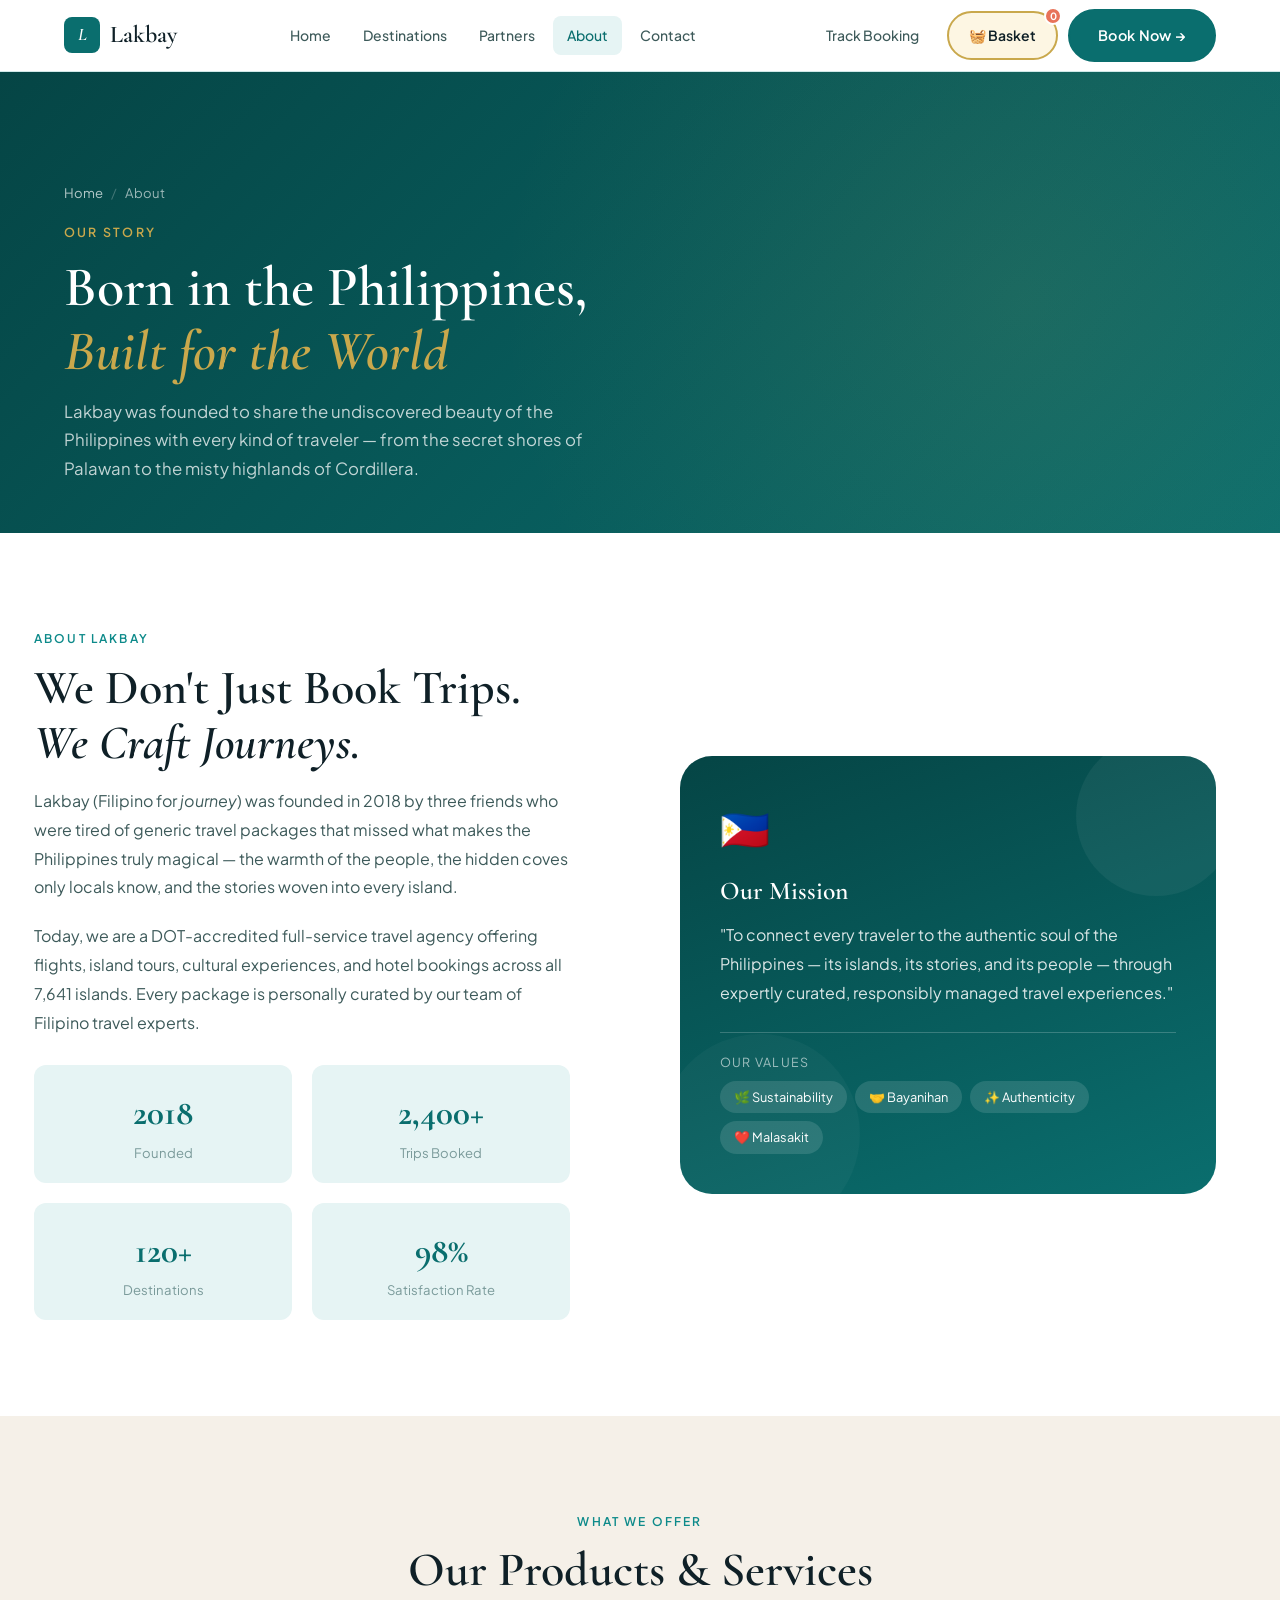
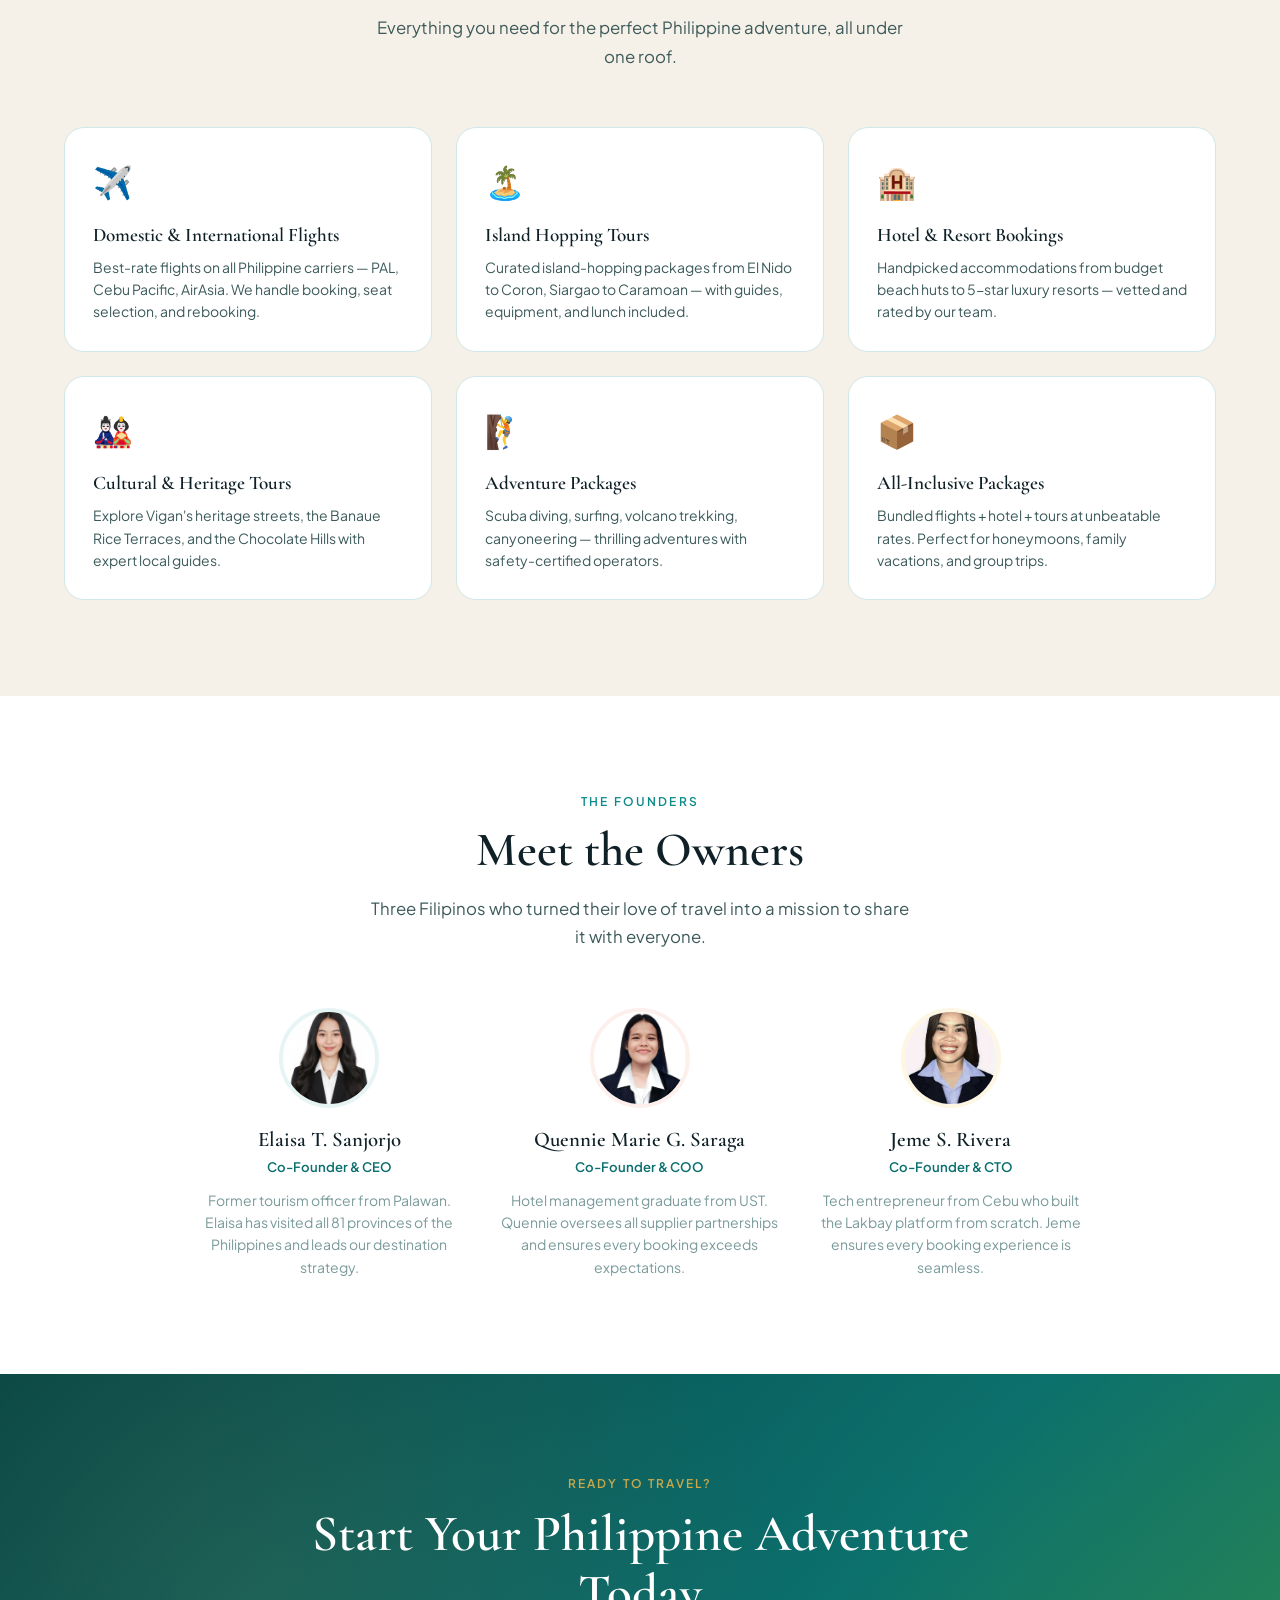
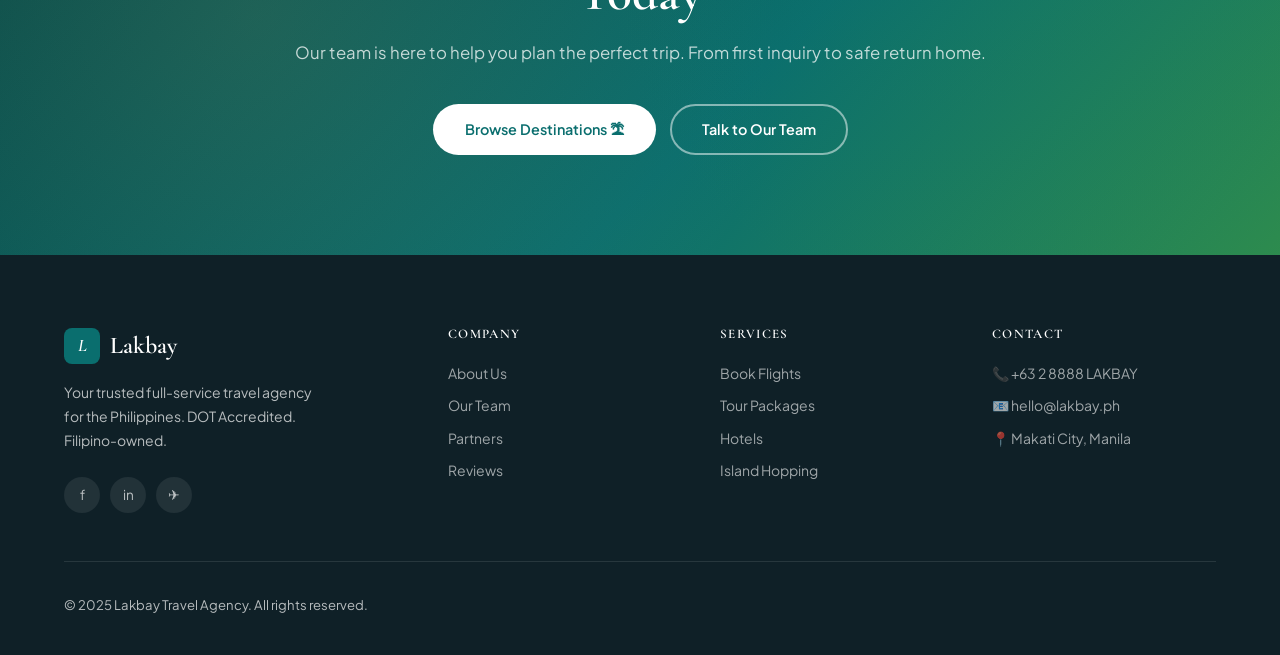
==== commit 4125118f: "Added images and updated pages" ====
--- a/about.html
+++ b/about.html
@@ -147,87 +147,27 @@
       </div>
       <div style="display:grid;grid-template-columns:repeat(3,1fr);gap:32px;max-width:900px;margin:0 auto;">
         <div style="text-align:center;">
-          <div style="width:100px;height:100px;border-radius:50%;background:linear-gradient(135deg,var(--ocean),var(--tropical));display:flex;align-items:center;justify-content:center;font-size:2.2rem;font-weight:700;color:white;margin:0 auto 20px;border:4px solid var(--ocean-pale);">JR</div>
-          <h3 style="font-family:var(--font-display);font-size:1.3rem;font-weight:600;margin-bottom:4px;">Jose Reyes</h3>
+          <img src="../public/3.jpg" alt="Jose Reyes" style="width:100px;height:100px;border-radius:50%;object-fit:cover;margin:0 auto 20px;border:4px solid var(--ocean-pale);">
+          <h3 style="font-family:var(--font-display);font-size:1.3rem;font-weight:600;margin-bottom:4px;">Elaisa T. Sanjorjo</h3>
           <div style="font-size:0.82rem;color:var(--ocean);font-weight:600;margin-bottom:12px;">Co-Founder & CEO</div>
-          <p style="font-size:0.875rem;color:var(--text-muted);line-height:1.6;">Former tourism officer from Palawan. Jose has visited all 81 provinces of the Philippines and leads our destination strategy.</p>
+          <p style="font-size:0.875rem;color:var(--text-muted);line-height:1.6;">Former tourism officer from Palawan. Elaisa has visited all 81 provinces of the Philippines and leads our destination strategy.</p>
         </div>
         <div style="text-align:center;">
-          <div style="width:100px;height:100px;border-radius:50%;background:linear-gradient(135deg,var(--coral),#e8735a);display:flex;align-items:center;justify-content:center;font-size:2.2rem;font-weight:700;color:white;margin:0 auto 20px;border:4px solid var(--coral-light);">MC</div>
-          <h3 style="font-family:var(--font-display);font-size:1.3rem;font-weight:600;margin-bottom:4px;">Maria Cruz</h3>
+          <img src="../public/2.jpg" alt="Maria Cruz" style="width:100px;height:100px;border-radius:50%;object-fit:cover;margin:0 auto 20px;border:4px solid var(--coral-light);">
+          <h3 style="font-family:var(--font-display);font-size:1.3rem;font-weight:600;margin-bottom:4px;">Quennie Marie G. Saraga</h3>
           <div style="font-size:0.82rem;color:var(--ocean);font-weight:600;margin-bottom:12px;">Co-Founder & COO</div>
-          <p style="font-size:0.875rem;color:var(--text-muted);line-height:1.6;">Hotel management graduate from UST. Maria oversees all supplier partnerships and ensures every booking exceeds expectations.</p>
+          <p style="font-size:0.875rem;color:var(--text-muted);line-height:1.6;">Hotel management graduate from UST. Quennie oversees all supplier partnerships and ensures every booking exceeds expectations.</p>
         </div>
         <div style="text-align:center;">
-          <div style="width:100px;height:100px;border-radius:50%;background:linear-gradient(135deg,var(--gold),#b8900a);display:flex;align-items:center;justify-content:center;font-size:2.2rem;font-weight:700;color:white;margin:0 auto 20px;border:4px solid var(--gold-light);">AL</div>
-          <h3 style="font-family:var(--font-display);font-size:1.3rem;font-weight:600;margin-bottom:4px;">Anton Lim</h3>
+          <img src="../public/1.jpg" alt="Anton Lim" style="width:100px;height:100px;border-radius:50%;object-fit:cover;margin:0 auto 20px;border:4px solid var(--gold-light);">
+          <h3 style="font-family:var(--font-display);font-size:1.3rem;font-weight:600;margin-bottom:4px;">Jeme S. Rivera</h3>
           <div style="font-size:0.82rem;color:var(--ocean);font-weight:600;margin-bottom:12px;">Co-Founder & CTO</div>
-          <p style="font-size:0.875rem;color:var(--text-muted);line-height:1.6;">Tech entrepreneur from Cebu who built the Lakbay platform from scratch. Anton ensures every booking experience is seamless.</p>
-        </div>
-      </div>
-    </div>
-  </section>
-
-  <!-- TEAM -->
-  <section class="section" id="team" style="background:var(--ocean-pale);">
-    <div class="section-inner">
-      <div class="section-header center">
-        <span class="section-label">Our People</span>
-        <h2 class="section-title">The Lakbay Team</h2>
-        <p class="section-sub">15 passionate Filipinos spread across Luzon, Visayas, and Mindanao — ready to make your trip perfect.</p>
-      </div>
-      <div class="team-grid">
-        <div class="team-card">
-          <div class="team-avatar" style="background:var(--ocean);">KM</div>
-          <div class="team-name">Kristine Mendoza</div>
-          <div class="team-role">Head of Operations</div>
-          <div class="team-bio">7 years in hospitality. Kristine ensures every Lakbay booking runs like clockwork.</div>
-        </div>
-        <div class="team-card">
-          <div class="team-avatar" style="background:var(--tropical);">RD</div>
-          <div class="team-name">Ramon Domingo</div>
-          <div class="team-role">Lead Tour Curator</div>
-          <div class="team-bio">Cebuano explorer and dive master who designs our signature island experiences.</div>
-        </div>
-        <div class="team-card">
-          <div class="team-avatar" style="background:var(--coral);">SC</div>
-          <div class="team-name">Sofia Castro</div>
-          <div class="team-role">Customer Experience</div>
-          <div class="team-bio">Your go-to person before, during, and after your trip. Available 24/7 via chat.</div>
-        </div>
-        <div class="team-card">
-          <div class="team-avatar" style="background:#7b5ea7;">BT</div>
-          <div class="team-name">Ben Torres</div>
-          <div class="team-role">Flight Specialist</div>
-          <div class="team-bio">Former airline agent. Ben finds the best flight routes and prices for every itinerary.</div>
-        </div>
-        <div class="team-card">
-          <div class="team-avatar" style="background:var(--gold);color:#1a1000;">LG</div>
-          <div class="team-name">Lara Garcia</div>
-          <div class="team-role">Marketing Manager</div>
-          <div class="team-bio">Travel blogger turned marketer. Lara shares the Philippines' stories with the world.</div>
-        </div>
-        <div class="team-card">
-          <div class="team-avatar" style="background:#1a6ba0;">DV</div>
-          <div class="team-name">Diego Villanueva</div>
-          <div class="team-role">Hotel Relations</div>
-          <div class="team-bio">Manages our 200+ hotel partner network from budget to luxury across the archipelago.</div>
-        </div>
-        <div class="team-card">
-          <div class="team-avatar" style="background:var(--ocean-deep);">NB</div>
-          <div class="team-name">Nina Buenaventura</div>
-          <div class="team-role">Visayas Specialist</div>
-          <div class="team-bio">Born and raised in Iloilo. Nina is your expert guide to Central and Western Visayas.</div>
-        </div>
-        <div class="team-card">
-          <div class="team-avatar" style="background:#3d7a42;">MP</div>
-          <div class="team-name">Marco Perez</div>
-          <div class="team-role">Mindanao Specialist</div>
-          <div class="team-bio">Davaoeño adventurer who knows Mindanao's hidden waterfalls and cultural gems.</div>
-        </div>
-      </div>
-    </div>
-  </section>
+          <p style="font-size:0.875rem;color:var(--text-muted);line-height:1.6;">Tech entrepreneur from Cebu who built the Lakbay platform from scratch. Jeme ensures every booking experience is seamless.</p>
+        </div>
+      </div>
+    </div>
+  </section>
+
 
   <!-- CTA -->
   <section class="cta-section">
